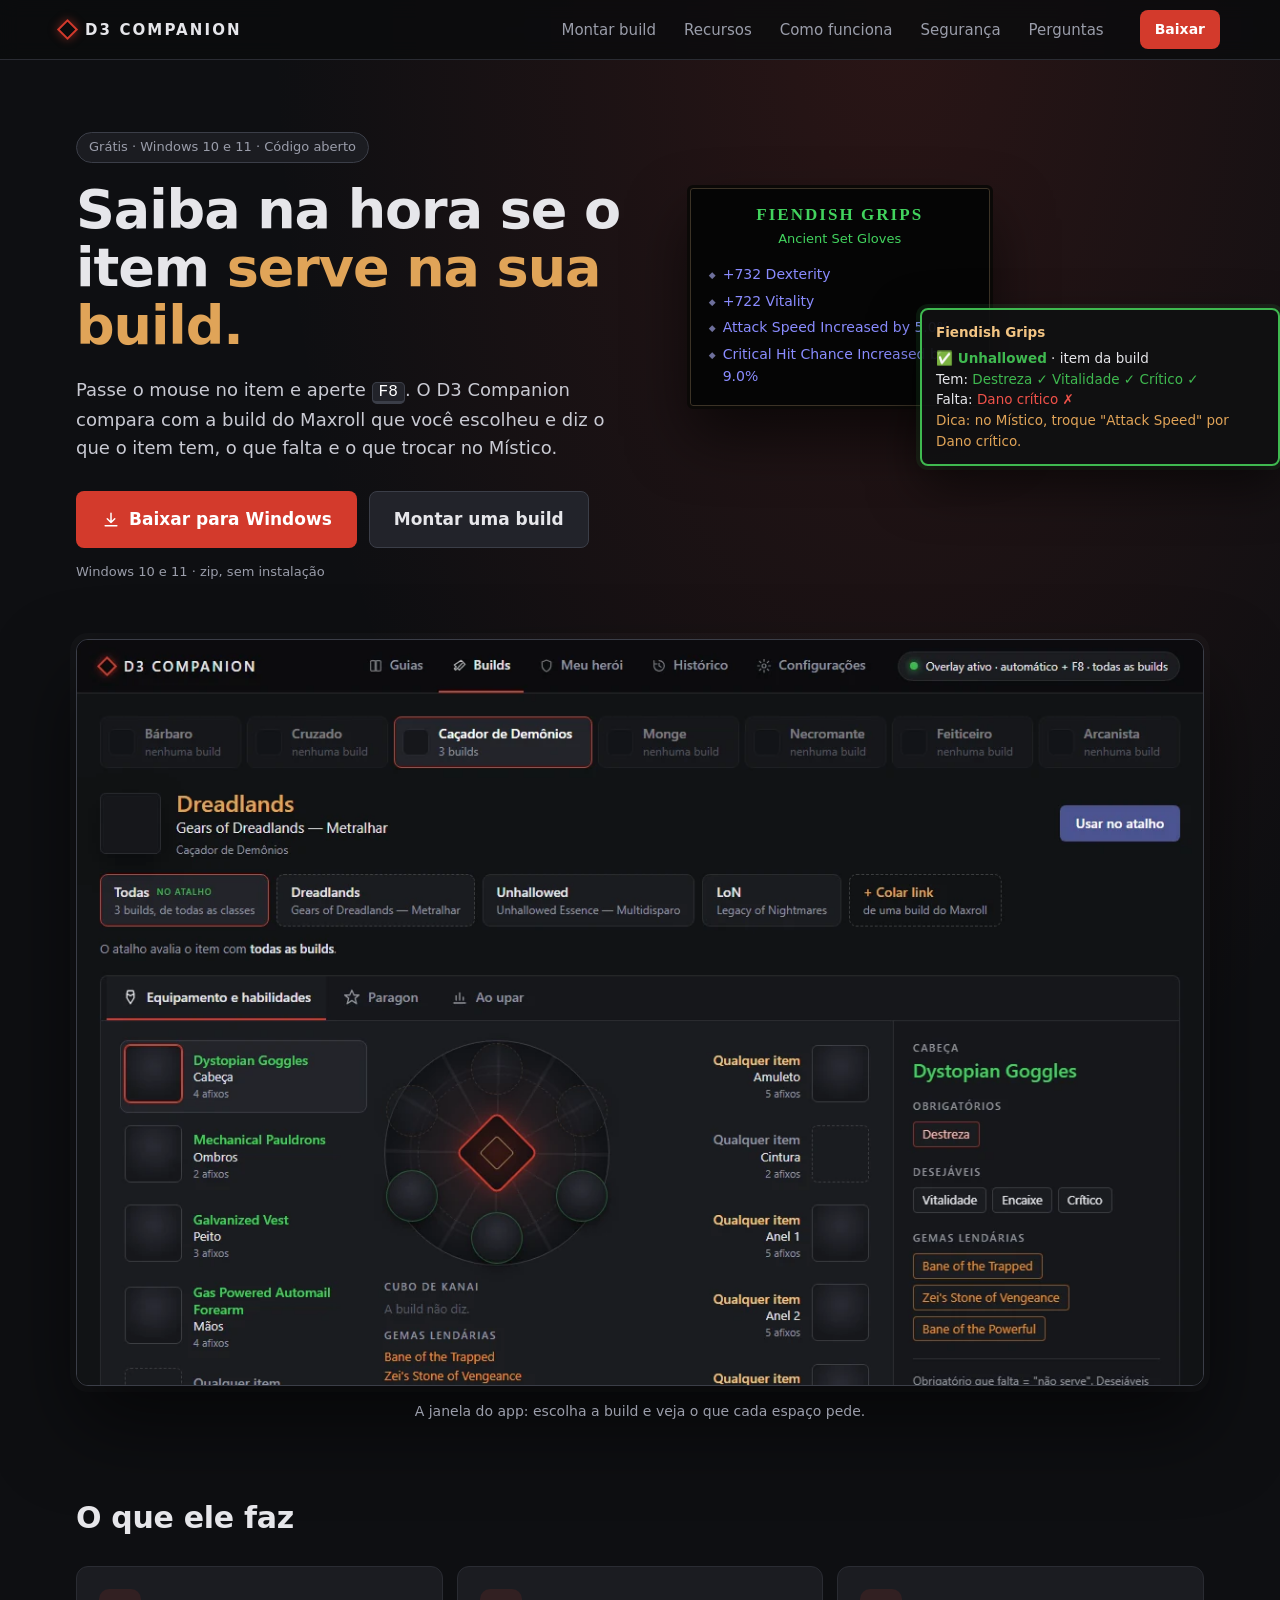
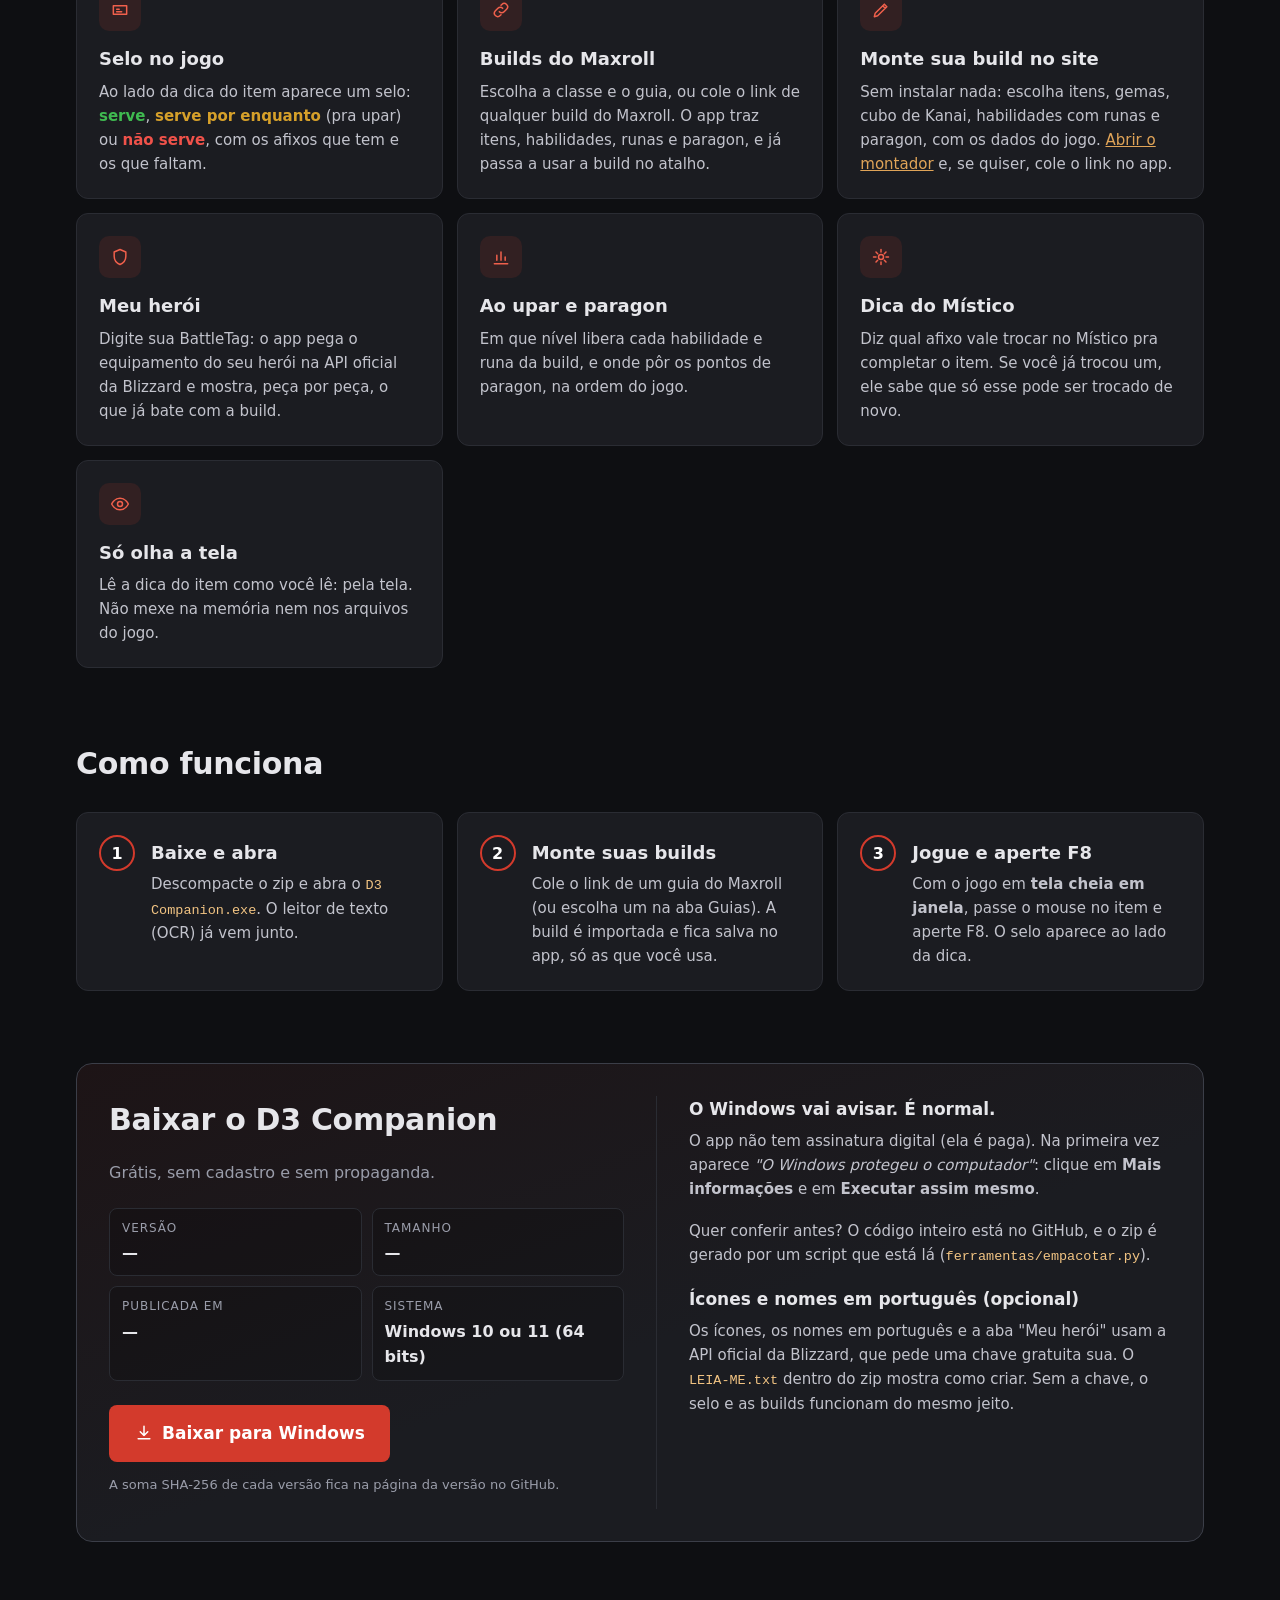
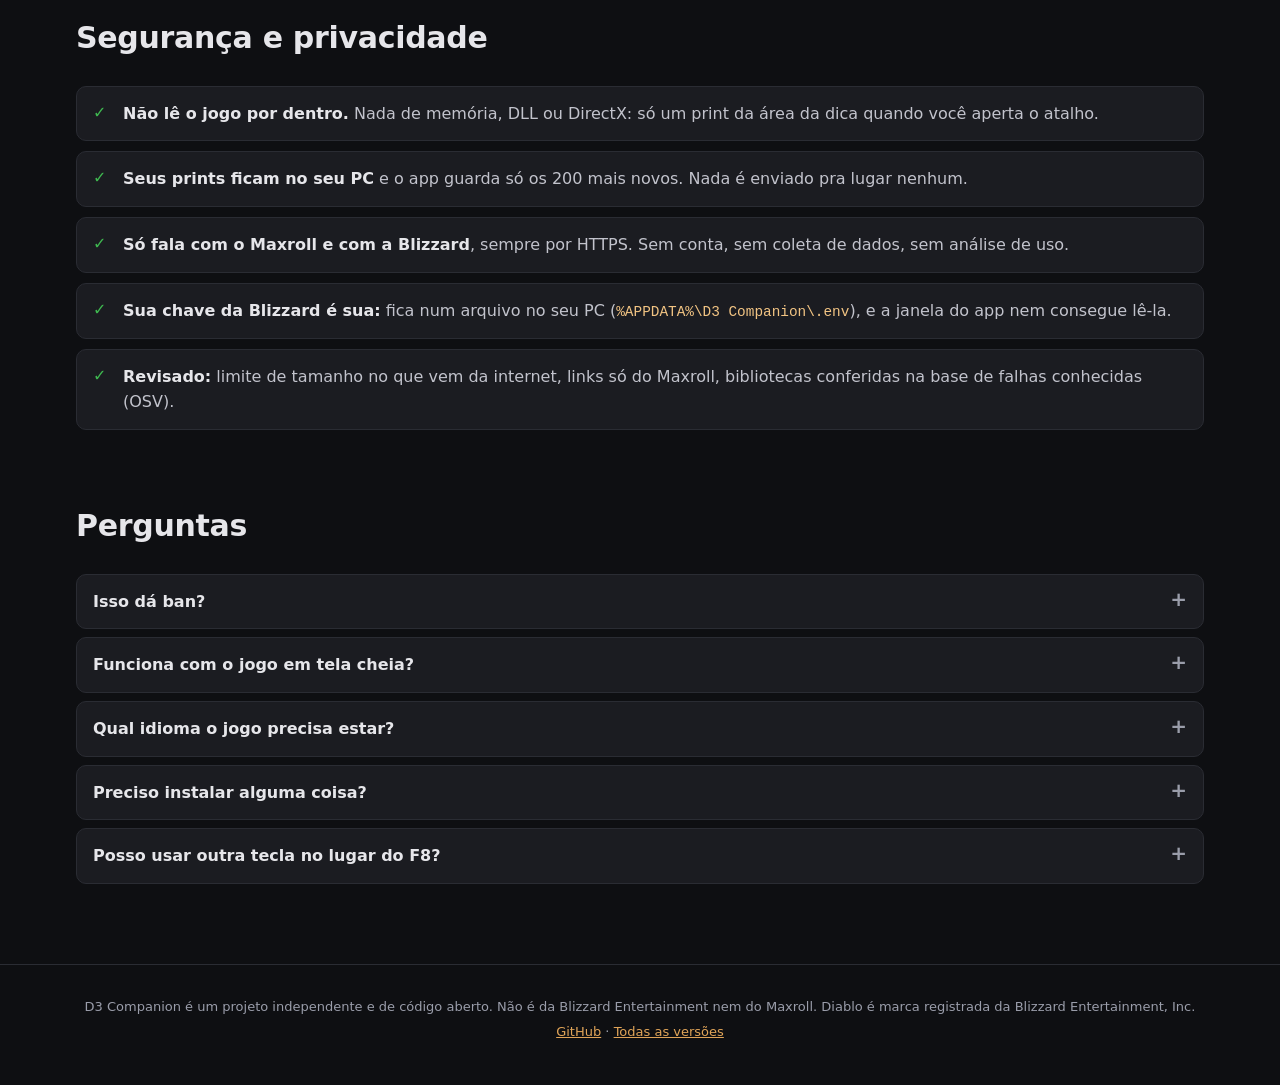
==== docs/index.html @ 307f1256 "Site: montador de builds igual ao app, com dados do jogo - docs/montar.html: mesma tela do app (bone" ====
<!doctype html>
<html lang="pt-BR">
<head>
  <meta charset="utf-8">
  <meta name="viewport" content="width=device-width, initial-scale=1">
  <meta http-equiv="Content-Security-Policy"
        content="default-src 'self'; script-src 'self'; style-src 'self'; img-src 'self'; connect-src https://api.github.com; object-src 'none'; base-uri 'none'; form-action 'none'">
  <meta name="referrer" content="no-referrer">
  <title>D3 Companion — saiba na hora se o item serve na sua build</title>
  <meta name="description" content="Ajudante grátis para Diablo III: passe o mouse no item, aperte F8 e veja se ele serve na build do Maxroll que você escolheu, o que tem e o que falta.">
  <meta property="og:title" content="D3 Companion">
  <meta property="og:description" content="Passe o mouse no item, aperte F8: o app diz se serve na sua build, o que tem e o que falta.">
  <meta property="og:image" content="img/janela.webp">
  <link rel="icon" href="favicon.svg" type="image/svg+xml">
  <link rel="stylesheet" href="site.css">
</head>
<body>
  <header class="topo">
    <a class="marca" href="#inicio"><span class="runa" aria-hidden="true"></span>D3 Companion</a>
    <nav class="menu" aria-label="Seções">
      <a href="montar.html">Montar build</a>
      <a href="#recursos">Recursos</a>
      <a href="#como">Como funciona</a>
      <a href="#seguranca">Segurança</a>
      <a href="#perguntas">Perguntas</a>
    </nav>
    <a class="botao botao-pequeno" href="#baixar">Baixar</a>
  </header>

  <main id="inicio">
    <!-- HERÓI -->
    <section class="heroi">
      <div class="heroi-texto">
        <p class="selo-topo">Grátis · Windows 10 e 11 · Código aberto</p>
        <h1>Saiba na hora se o item <span>serve na sua build.</span></h1>
        <p class="sub">Passe o mouse no item e aperte <kbd>F8</kbd>. O D3 Companion compara com a build do Maxroll que você escolheu
          e diz o que o item tem, o que falta e o que trocar no Místico.</p>
        <div class="acoes">
          <a class="botao botao-grande js-baixar" href="https://github.com/Ruthraaz/d3-companion/releases/latest">
            <svg viewBox="0 0 24 24" aria-hidden="true"><path d="M12 4v11m0 0l-4.5-4.5M12 15l4.5-4.5M5 19h14"/></svg>
            <span class="js-rotulo">Baixar para Windows</span>
          </a>
          <a class="botao botao-leve botao-grande" href="montar.html">Montar uma build</a>
        </div>
        <p class="detalhe-baixar js-detalhe">Carregando a versão…</p>
      </div>

      <!-- Desenho do selo (só CSS, sem arte do jogo). -->
      <div class="demo" aria-label="Exemplo do selo ao lado da dica do item">
        <div class="dica">
          <p class="dica-nome">Fiendish Grips</p>
          <p class="dica-tipo">Ancient Set Gloves</p>
          <ul>
            <li>+732 Dexterity</li>
            <li>+722 Vitality</li>
            <li>Attack Speed Increased by 5.0%</li>
            <li>Critical Hit Chance Increased by 9.0%</li>
          </ul>
        </div>
        <div class="selo">
          <p class="selo-titulo">Fiendish Grips</p>
          <p class="selo-linha"><b class="ok">✅ Unhallowed</b> · item da build</p>
          <p class="selo-linha">Tem: <span class="ok">Destreza ✓ Vitalidade ✓ Crítico ✓</span></p>
          <p class="selo-linha">Falta: <span class="falta">Dano crítico ✗</span></p>
          <p class="selo-linha dica-mistico">Dica: no Místico, troque "Attack Speed" por Dano crítico.</p>
        </div>
      </div>
    </section>

    <!-- PRINT DA JANELA -->
    <section class="vitrine">
      <figure>
        <img src="img/janela.webp" width="1180" height="780" loading="lazy"
             alt="Janela do D3 Companion: a build Dreadlands com os itens de cada espaço, o cubo de Kanai e as gemas">
        <figcaption>A janela do app: escolha a build e veja o que cada espaço pede.</figcaption>
      </figure>
    </section>

    <!-- RECURSOS -->
    <section class="secao" id="recursos">
      <h2>O que ele faz</h2>
      <div class="cartoes">
        <article class="cartao">
          <span class="cartao-icone"><svg viewBox="0 0 24 24"><path d="M4 7h16v10H4zM8 11h3M8 14h6"/></svg></span>
          <h3>Selo no jogo</h3>
          <p>Ao lado da dica do item aparece um selo: <b class="ok">serve</b>, <b class="parcial">serve por enquanto</b>
            (pra upar) ou <b class="falta">não serve</b>, com os afixos que tem e os que faltam.</p>
        </article>
        <article class="cartao">
          <span class="cartao-icone"><svg viewBox="0 0 24 24"><path d="M10 14a4 4 0 0 0 5.7 0l3-3a4 4 0 0 0-5.7-5.7l-1 1M14 10a4 4 0 0 0-5.7 0l-3 3a4 4 0 0 0 5.7 5.7l1-1"/></svg></span>
          <h3>Builds do Maxroll</h3>
          <p>Escolha a classe e o guia, ou cole o link de qualquer build do Maxroll. O app traz itens, habilidades,
            runas e paragon, e já passa a usar a build no atalho.</p>
        </article>
        <article class="cartao">
          <span class="cartao-icone"><svg viewBox="0 0 24 24"><path d="M4 20l4-1 11-11-3-3L5 16zM14 7l3 3"/></svg></span>
          <h3>Monte sua build no site</h3>
          <p>Sem instalar nada: escolha itens, gemas, cubo de Kanai, habilidades com runas e paragon, com os dados do jogo.
            <a href="montar.html">Abrir o montador</a> e, se quiser, cole o link no app.</p>
        </article>
        <article class="cartao">
          <span class="cartao-icone"><svg viewBox="0 0 24 24"><path d="M12 3l7 3v5c0 4.5-3 8.2-7 10-4-1.8-7-5.5-7-10V6z"/></svg></span>
          <h3>Meu herói</h3>
          <p>Digite sua BattleTag: o app pega o equipamento do seu herói na API oficial da Blizzard e mostra,
            peça por peça, o que já bate com a build.</p>
        </article>
        <article class="cartao">
          <span class="cartao-icone"><svg viewBox="0 0 24 24"><path d="M4 20h16M7 16V10M12 16V6M17 16v-4"/></svg></span>
          <h3>Ao upar e paragon</h3>
          <p>Em que nível libera cada habilidade e runa da build, e onde pôr os pontos de paragon, na ordem do jogo.</p>
        </article>
        <article class="cartao">
          <span class="cartao-icone"><svg viewBox="0 0 24 24"><path d="M12 3v3M12 18v3M3 12h3M18 12h3M6 6l2 2M16 16l2 2M6 18l2-2M16 8l2-2M12 9a3 3 0 1 0 0 6 3 3 0 0 0 0-6z"/></svg></span>
          <h3>Dica do Místico</h3>
          <p>Diz qual afixo vale trocar no Místico pra completar o item. Se você já trocou um, ele sabe que só esse
            pode ser trocado de novo.</p>
        </article>
        <article class="cartao">
          <span class="cartao-icone"><svg viewBox="0 0 24 24"><path d="M2 12s3.5-7 10-7 10 7 10 7-3.5 7-10 7S2 12 2 12zM12 9a3 3 0 1 0 0 6 3 3 0 0 0 0-6z"/></svg></span>
          <h3>Só olha a tela</h3>
          <p>Lê a dica do item como você lê: pela tela. Não mexe na memória nem nos arquivos do jogo.</p>
        </article>
      </div>
    </section>

    <!-- COMO FUNCIONA -->
    <section class="secao" id="como">
      <h2>Como funciona</h2>
      <ol class="passos">
        <li><span class="passo-num">1</span><div><h3>Baixe e abra</h3><p>Descompacte o zip e abra o <code>D3 Companion.exe</code>. O leitor de texto (OCR) já vem junto.</p></div></li>
        <li><span class="passo-num">2</span><div><h3>Monte suas builds</h3><p>Cole o link de um guia do Maxroll (ou escolha um na aba Guias). A build é importada e fica salva no app, só as que você usa.</p></div></li>
        <li><span class="passo-num">3</span><div><h3>Jogue e aperte F8</h3><p>Com o jogo em <b>tela cheia em janela</b>, passe o mouse no item e aperte F8. O selo aparece ao lado da dica.</p></div></li>
      </ol>
    </section>

    <!-- BAIXAR -->
    <section class="secao" id="baixar">
      <div class="baixar">
        <div>
          <h2>Baixar o D3 Companion</h2>
          <p class="mudo">Grátis, sem cadastro e sem propaganda.</p>
          <dl class="ficha">
            <div><dt>Versão</dt><dd class="js-versao">—</dd></div>
            <div><dt>Tamanho</dt><dd class="js-tamanho">—</dd></div>
            <div><dt>Publicada em</dt><dd class="js-data">—</dd></div>
            <div><dt>Sistema</dt><dd>Windows 10 ou 11 (64 bits)</dd></div>
          </dl>
          <a class="botao botao-grande js-baixar" href="https://github.com/Ruthraaz/d3-companion/releases/latest">
            <svg viewBox="0 0 24 24" aria-hidden="true"><path d="M12 4v11m0 0l-4.5-4.5M12 15l4.5-4.5M5 19h14"/></svg>
            <span class="js-rotulo">Baixar para Windows</span>
          </a>
          <p class="nota js-soma">A soma SHA-256 de cada versão fica na página da versão no GitHub.</p>
        </div>
        <div class="aviso-windows">
          <h3>O Windows vai avisar. É normal.</h3>
          <p>O app não tem assinatura digital (ela é paga). Na primeira vez aparece <i>"O Windows protegeu o computador"</i>:
            clique em <b>Mais informações</b> e em <b>Executar assim mesmo</b>.</p>
          <p>Quer conferir antes? O código inteiro está no GitHub, e o zip é gerado por um script que está lá
            (<code>ferramentas/empacotar.py</code>).</p>
          <h3>Ícones e nomes em português (opcional)</h3>
          <p>Os ícones, os nomes em português e a aba "Meu herói" usam a API oficial da Blizzard, que pede uma chave
            gratuita sua. O <code>LEIA-ME.txt</code> dentro do zip mostra como criar. Sem a chave, o selo e as builds funcionam do mesmo jeito.</p>
        </div>
      </div>
    </section>

    <!-- SEGURANÇA -->
    <section class="secao" id="seguranca">
      <h2>Segurança e privacidade</h2>
      <ul class="lista-seguranca">
        <li><b>Não lê o jogo por dentro.</b> Nada de memória, DLL ou DirectX: só um print da área da dica quando você aperta o atalho.</li>
        <li><b>Seus prints ficam no seu PC</b> e o app guarda só os 200 mais novos. Nada é enviado pra lugar nenhum.</li>
        <li><b>Só fala com o Maxroll e com a Blizzard</b>, sempre por HTTPS. Sem conta, sem coleta de dados, sem análise de uso.</li>
        <li><b>Sua chave da Blizzard é sua:</b> fica num arquivo no seu PC (<code>%APPDATA%\D3 Companion\.env</code>), e a janela do app nem consegue lê-la.</li>
        <li><b>Revisado:</b> limite de tamanho no que vem da internet, links só do Maxroll, bibliotecas conferidas na base de falhas conhecidas (OSV).</li>
      </ul>
    </section>

    <!-- PERGUNTAS -->
    <section class="secao" id="perguntas">
      <h2>Perguntas</h2>
      <div class="perguntas">
        <details><summary>Isso dá ban?</summary>
          <p>O app só olha a tela, como uma gravação de vídeo, e não toca no jogo. Mesmo assim, ele não é da Blizzard:
            use por sua conta.</p></details>
        <details><summary>Funciona com o jogo em tela cheia?</summary>
          <p>Use <b>tela cheia em janela</b> (Windowed Fullscreen) nas opções de vídeo do Diablo III. Em tela cheia exclusiva
            o Windows não deixa outro programa desenhar por cima.</p></details>
        <details><summary>Qual idioma o jogo precisa estar?</summary>
          <p>Inglês: as builds do Maxroll e a leitura da dica usam os nomes em inglês. A janela do app é em português.</p></details>
        <details><summary>Preciso instalar alguma coisa?</summary>
          <p>Não. Descompacte e abra. Seus dados ficam em <code>%APPDATA%\D3 Companion</code>, então trocar de versão não apaga nada.</p></details>
        <details><summary>Posso usar outra tecla no lugar do F8?</summary>
          <p>Pode: em Configurações, ex.: <code>Ctrl+F8</code> ou <code>Alt+Q</code>. Se outro programa já usa a tecla, o app avisa quais estão livres.</p></details>
      </div>
    </section>
  </main>

  <footer class="rodape">
    <p>D3 Companion é um projeto independente e de código aberto. Não é da Blizzard Entertainment nem do Maxroll.
      Diablo é marca registrada da Blizzard Entertainment, Inc.</p>
    <p><a href="https://github.com/Ruthraaz/d3-companion">GitHub</a> · <a href="https://github.com/Ruthraaz/d3-companion/releases">Todas as versões</a></p>
  </footer>

  <script src="site.js"></script>
</body>
</html>
---- docs/site.css ----
/* Site do D3 Companion: o mesmo visual da janela do app (grafite, vermelho,
   cores de raridade). Só fontes do sistema; nenhuma arte da Blizzard. */

:root {
  --fundo: #0e0f12;
  --fundo-2: #15161a;
  --painel: #1b1c21;
  --painel-2: #22232a;
  --borda: #2a2c33;
  --borda-forte: #3b3e48;
  --texto: #e6e6ea;
  --mudo: #9a9daa;
  --acento: #d33a2c;
  --acento-claro: #f0604c;
  --ouro: #e0a458;
  --ouro-claro: #f2c483;
  --primario: #4b5390;
  --primario-claro: #5d66ad;
  --set: #42d35e;
  --ok: #3fb950;
  --falta: #f0524a;
  --parcial: #d6a02a;
  --magico: #8a8cff;
  --sans: "Segoe UI", system-ui, -apple-system, Roboto, sans-serif;
  --serifa: "Palatino Linotype", "Book Antiqua", Palatino, Georgia, serif;
}

* { box-sizing: border-box; }
html { scroll-behavior: smooth; scroll-padding-top: 72px; }
body {
  margin: 0;
  background:
    radial-gradient(ellipse 70% 40% at 70% 0%, rgba(211, 58, 44, .14), transparent 70%),
    var(--fundo);
  color: var(--texto);
  font: 16px/1.6 var(--sans);
}
a { color: var(--ouro); }
a:hover { color: var(--ouro-claro); }
code, kbd { font-family: Consolas, monospace; font-size: .9em; }
code { color: var(--ouro-claro); }
kbd {
  border: 1px solid var(--borda-forte);
  border-bottom-width: 3px;
  border-radius: 5px;
  padding: 0 6px;
  background: var(--painel-2);
  color: #fff;
}
svg { width: 20px; height: 20px; fill: none; stroke: currentColor; stroke-width: 1.8; stroke-linecap: round; stroke-linejoin: round; flex-shrink: 0; }
:focus-visible { outline: 2px solid var(--acento-claro); outline-offset: 3px; }
.ok { color: var(--ok); }
.falta { color: var(--falta); }
.parcial { color: var(--parcial); }
.mudo { color: var(--mudo); }
.nota { color: var(--mudo); font-size: 13px; }

/* ------------------------------------------------------------ topo */
.topo {
  position: sticky; top: 0; z-index: 10;
  display: flex; align-items: center; gap: 24px;
  height: 60px;
  padding: 0 max(16px, calc((100% - 1160px) / 2));
  background: rgba(11, 12, 14, .85);
  backdrop-filter: blur(10px);
  border-bottom: 1px solid var(--borda);
}
.marca {
  display: flex; align-items: center; gap: 10px;
  color: var(--texto); text-decoration: none;
  font-weight: 600; letter-spacing: .14em; text-transform: uppercase; font-size: 15px;
}
.marca:hover { color: #fff; }
.runa {
  width: 15px; height: 15px;
  border: 2px solid var(--acento);
  transform: rotate(45deg);
  box-shadow: 0 0 10px rgba(211, 58, 44, .55);
}
.menu { display: flex; gap: 4px; margin-left: auto; }
.menu a { color: var(--mudo); text-decoration: none; padding: 8px 12px; border-radius: 6px; font-size: 15px; }
.menu a:hover { color: var(--texto); background: var(--painel); }

/* ------------------------------------------------------------ botões */
.botao {
  display: inline-flex; align-items: center; justify-content: center; gap: 8px;
  background: var(--acento);
  color: #fff;
  text-decoration: none;
  font-weight: 600;
  border: 1px solid transparent;
  border-radius: 8px;
  padding: 10px 18px;
  transition: background .15s, transform .15s, box-shadow .15s;
}
.botao:hover { background: var(--acento-claro); color: #fff; transform: translateY(-1px); box-shadow: 0 8px 24px rgba(211, 58, 44, .3); }
.botao-leve { background: var(--painel-2); border-color: var(--borda-forte); color: var(--texto); }
.botao-leve:hover { background: var(--painel); color: #fff; box-shadow: none; }
.botao-pequeno { padding: 7px 14px; font-size: 14px; }
.botao-grande { padding: 14px 24px; font-size: 17px; }
.botao.baixando { background: var(--ok); }

/* ------------------------------------------------------------ herói */
main { max-width: 1160px; margin: 0 auto; padding: 0 16px; }
.heroi {
  display: grid; grid-template-columns: 1.1fr 1fr; gap: 48px; align-items: center;
  padding: 72px 0 56px;
}
.selo-topo {
  display: inline-block;
  margin: 0 0 18px;
  padding: 4px 12px;
  border: 1px solid var(--borda-forte);
  border-radius: 999px;
  font-size: 13px;
  color: var(--mudo);
  background: var(--painel);
}
h1 { margin: 0; font-size: clamp(34px, 5vw, 54px); line-height: 1.08; letter-spacing: -.02em; }
h1 span { color: var(--ouro); }
.sub { font-size: 18px; color: #c9cad3; margin: 20px 0 28px; max-width: 560px; }
.acoes { display: flex; flex-wrap: wrap; gap: 12px; }
.detalhe-baixar { margin: 14px 0 0; font-size: 13px; color: var(--mudo); min-height: 1.6em; }

/* Selo desenhado em CSS, imitando a ideia do overlay ao lado da dica. */
.demo { position: relative; min-height: 340px; }
.dica {
  width: 300px;
  background: #050505;
  border: 1px solid #3c3326;
  outline: 3px solid #0b0907;
  border-radius: 3px;
  padding: 16px 18px;
  box-shadow: 0 30px 60px rgba(0, 0, 0, .6);
  font-size: 14px;
}
.dica-nome { margin: 0; text-align: center; font: 600 17px var(--serifa); letter-spacing: .12em; text-transform: uppercase; color: var(--set); }
.dica-tipo { margin: 4px 0 12px; text-align: center; font-size: 13px; color: var(--set); }
.dica ul { list-style: none; margin: 0; padding: 0; }
.dica li { color: var(--magico); padding: 2px 0 2px 14px; position: relative; }
.dica li::before { content: "◆"; position: absolute; left: 0; font-size: 9px; top: 7px; color: #6d6f9b; }
.selo {
  position: absolute; left: 230px; top: 120px;
  width: min(360px, 100%);
  background: rgba(16, 16, 18, .94);
  border: 2px solid var(--ok);
  border-radius: 8px;
  padding: 12px 14px;
  box-shadow: 0 20px 50px rgba(0, 0, 0, .55), 0 0 0 4px rgba(63, 185, 80, .12);
  font-size: 13.5px;
  animation: aparecer .6s .3s both cubic-bezier(.2, .9, .3, 1.2);
}
@keyframes aparecer { from { opacity: 0; transform: translateY(10px) scale(.96); } }
.selo p { margin: 0; }
.selo-titulo { font-weight: 700; color: var(--ouro-claro); margin-bottom: 4px !important; }
.selo-linha { line-height: 1.55; }
.dica-mistico { color: var(--ouro); }

/* ------------------------------------------------------------ vitrine */
.vitrine figure { margin: 0; }
.vitrine img {
  display: block; width: 100%; height: auto;
  border-radius: 12px;
  border: 1px solid var(--borda-forte);
  box-shadow: 0 40px 80px rgba(0, 0, 0, .55), 0 0 0 6px rgba(255, 255, 255, .02);
}
.vitrine figcaption { text-align: center; color: var(--mudo); font-size: 14px; margin-top: 14px; }

/* ------------------------------------------------------------ seções */
.secao { padding: 72px 0 0; }
.secao h2 { margin: 0 0 24px; font-size: 30px; letter-spacing: -.01em; }
.cartoes { display: grid; grid-template-columns: repeat(3, 1fr); gap: 14px; }
.cartao {
  border: 1px solid var(--borda);
  border-radius: 12px;
  background: var(--painel);
  padding: 22px;
  transition: border-color .15s, transform .15s;
}
.cartao:hover { border-color: var(--borda-forte); transform: translateY(-2px); }
.cartao h3 { margin: 14px 0 6px; font-size: 18px; }
.cartao p { margin: 0; color: #c2c3cc; font-size: 15px; }
.cartao-icone {
  display: inline-grid; place-items: center;
  width: 42px; height: 42px;
  border-radius: 10px;
  background: rgba(211, 58, 44, .12);
  color: var(--acento-claro);
}

.passos { list-style: none; margin: 0; padding: 0; display: grid; grid-template-columns: repeat(3, 1fr); gap: 14px; }
.passos li { display: flex; gap: 16px; border: 1px solid var(--borda); border-radius: 12px; background: var(--painel); padding: 22px; }
.passo-num {
  flex-shrink: 0;
  display: grid; place-items: center;
  width: 36px; height: 36px;
  border-radius: 50%;
  border: 2px solid var(--acento);
  font-weight: 700; color: #fff;
}
.passos h3 { margin: 4px 0 4px; font-size: 18px; }
.passos p { margin: 0; color: #c2c3cc; font-size: 15px; }

.baixar {
  display: grid; grid-template-columns: 1fr 1fr; gap: 32px;
  border: 1px solid var(--borda-forte);
  border-radius: 16px;
  background: linear-gradient(160deg, #1d1416, var(--painel) 55%);
  padding: 32px;
}
.baixar h2 { margin-bottom: 4px; }
.ficha { display: grid; grid-template-columns: 1fr 1fr; gap: 10px; margin: 22px 0 24px; }
.ficha div { border: 1px solid var(--borda); border-radius: 8px; padding: 10px 12px; background: rgba(0, 0, 0, .2); }
.ficha dt { font-size: 12px; text-transform: uppercase; letter-spacing: .08em; color: var(--mudo); }
.ficha dd { margin: 2px 0 0; font-weight: 600; }
.aviso-windows { border-left: 1px solid var(--borda); padding-left: 32px; }
.aviso-windows h3 { margin: 0 0 6px; font-size: 17px; }
.aviso-windows h3 + p { margin-top: 0; }
.aviso-windows p { color: #c2c3cc; font-size: 15px; margin: 0 0 18px; }

.lista-seguranca { list-style: none; margin: 0; padding: 0; display: grid; gap: 10px; }
.lista-seguranca li {
  border: 1px solid var(--borda);
  border-radius: 10px;
  background: var(--painel);
  padding: 14px 16px 14px 46px;
  position: relative;
  color: #c2c3cc;
}
.lista-seguranca li::before {
  content: "✓";
  position: absolute; left: 16px; top: 13px;
  color: var(--ok); font-weight: 700;
}
.lista-seguranca b { color: var(--texto); }

.perguntas { display: grid; gap: 8px; }
.perguntas details { border: 1px solid var(--borda); border-radius: 10px; background: var(--painel); }
.perguntas summary { cursor: pointer; padding: 14px 16px; font-weight: 600; list-style: none; display: flex; justify-content: space-between; }
.perguntas summary::-webkit-details-marker { display: none; }
.perguntas summary::after { content: "+"; color: var(--mudo); font-size: 20px; line-height: 1; }
.perguntas details[open] summary::after { content: "−"; }
.perguntas details p { margin: 0; padding: 0 16px 16px; color: #c2c3cc; }

.rodape {
  margin-top: 80px;
  padding: 28px 16px 40px;
  border-top: 1px solid var(--borda);
  text-align: center;
  color: var(--mudo);
  font-size: 13px;
}
.rodape p { margin: 4px 0; }

/* ------------------------------------------------------------ telas menores */
@media (max-width: 900px) {
  .heroi { grid-template-columns: 1fr; padding-top: 48px; gap: 32px; }
  .demo { min-height: 0; }
  .selo { position: relative; left: auto; top: auto; margin: -40px 0 0 40px; width: calc(100% - 40px); }
  .dica { width: min(300px, 100%); }
  .cartoes, .passos { grid-template-columns: 1fr; }
  .baixar { grid-template-columns: 1fr; padding: 22px; }
  .aviso-windows { border-left: 0; padding-left: 0; border-top: 1px solid var(--borda); padding-top: 22px; }
}
@media (max-width: 640px) {
  .menu { display: none; }
  .topo { justify-content: space-between; }
  .ficha { grid-template-columns: 1fr; }
}
@media (prefers-reduced-motion: reduce) {
  * { transition: none !important; animation: none !important; }
  html { scroll-behavior: auto; }
}
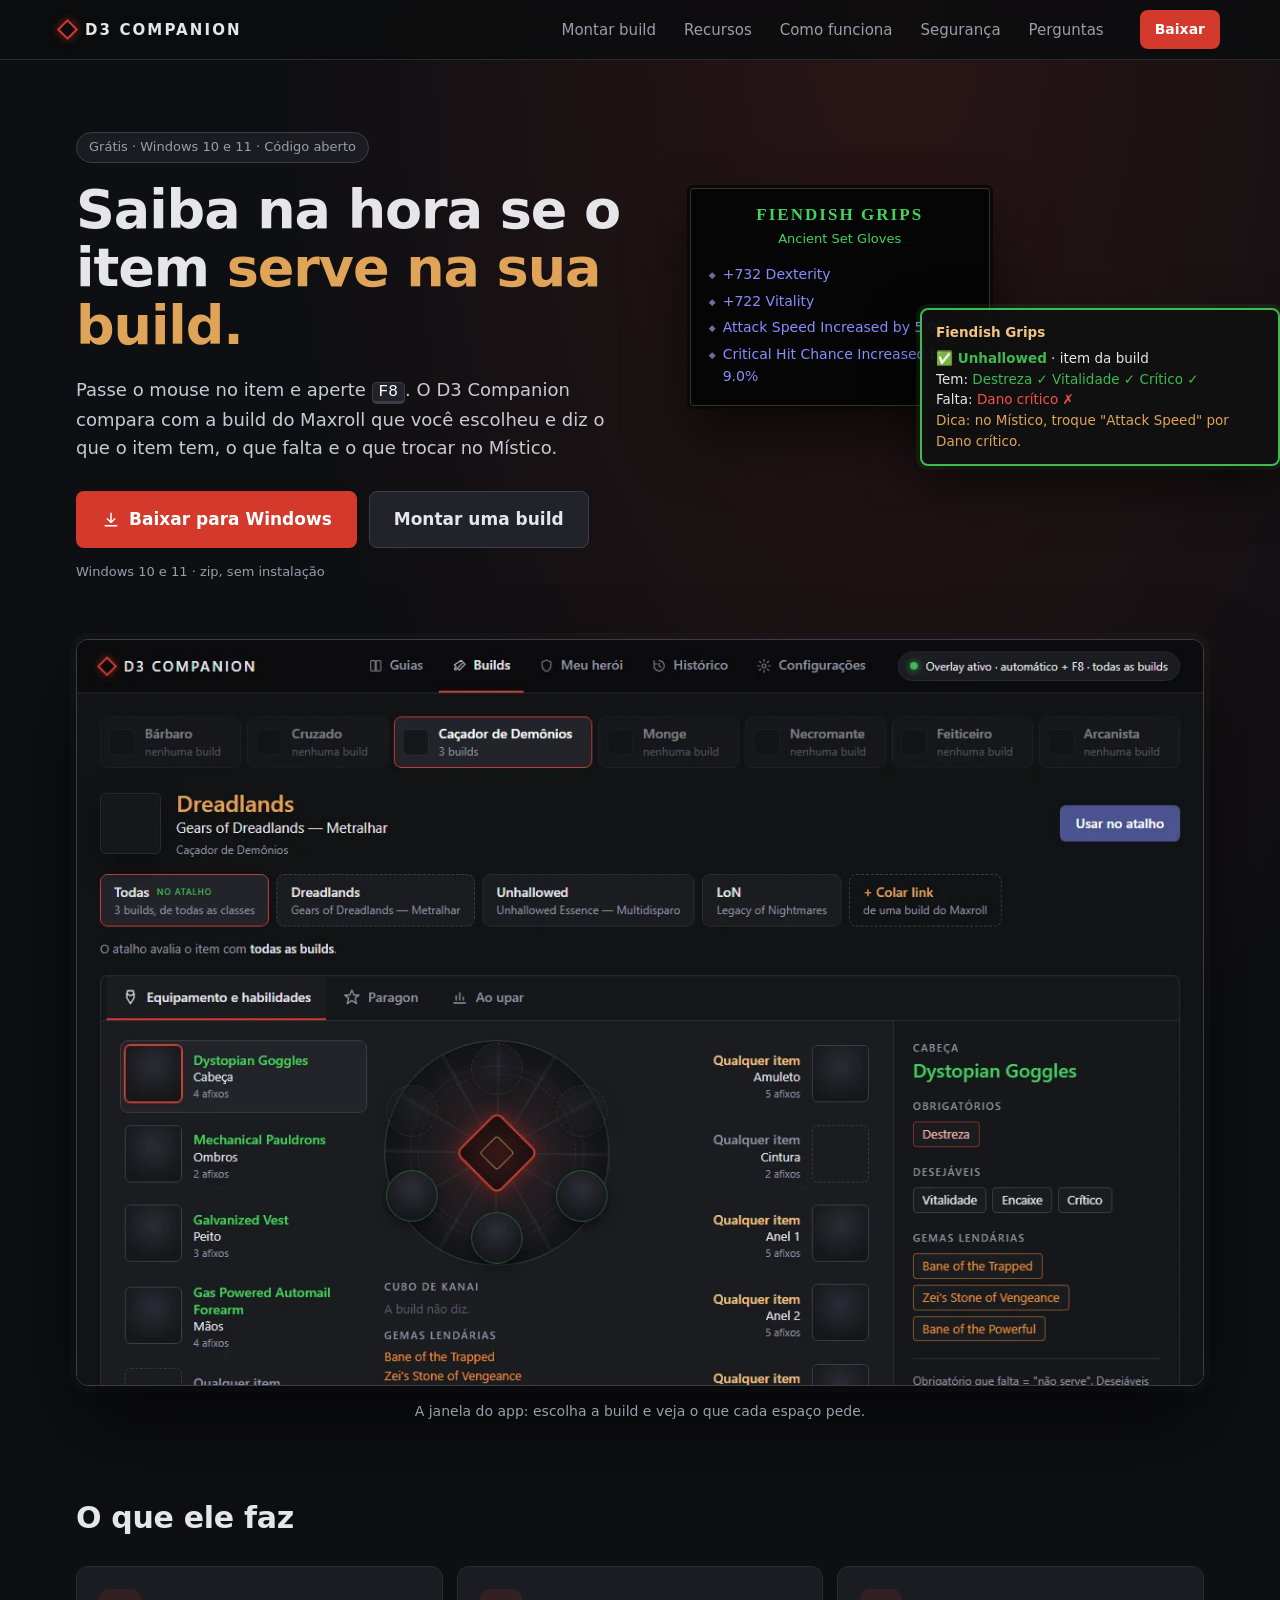
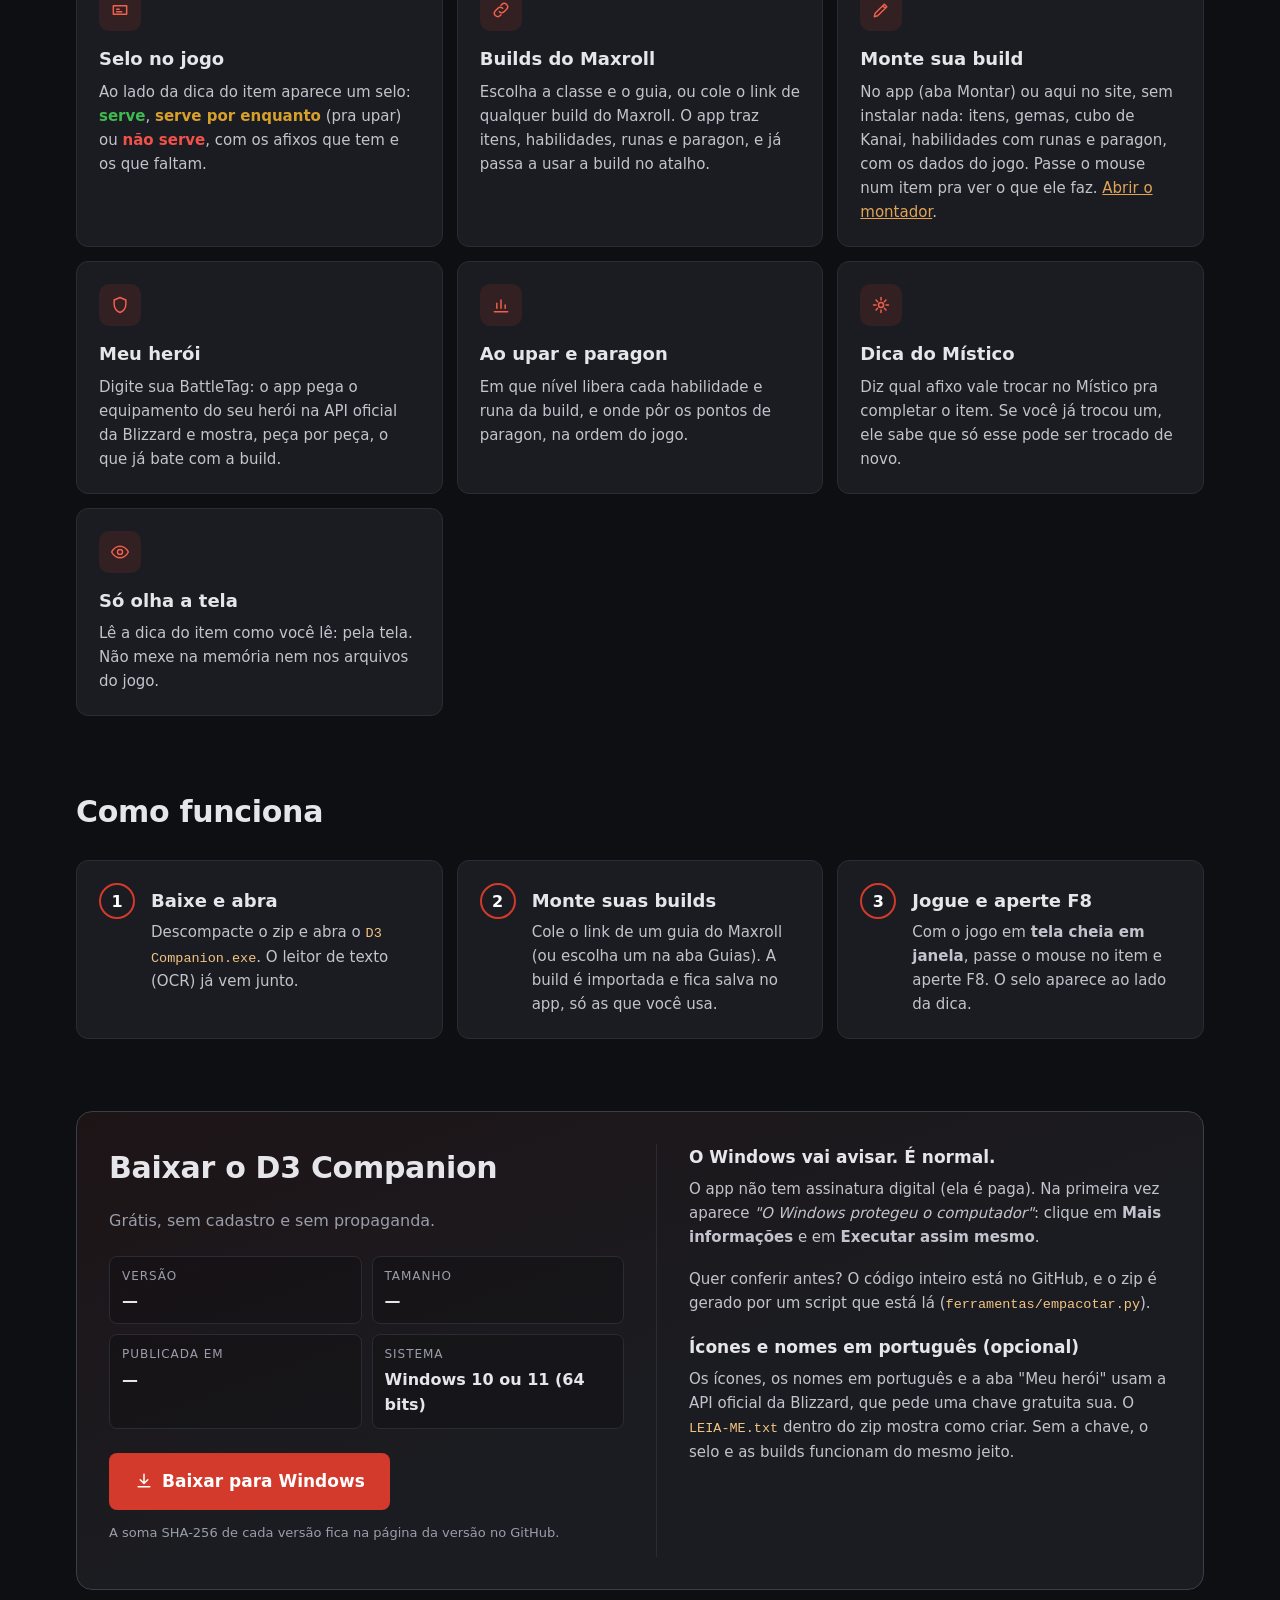
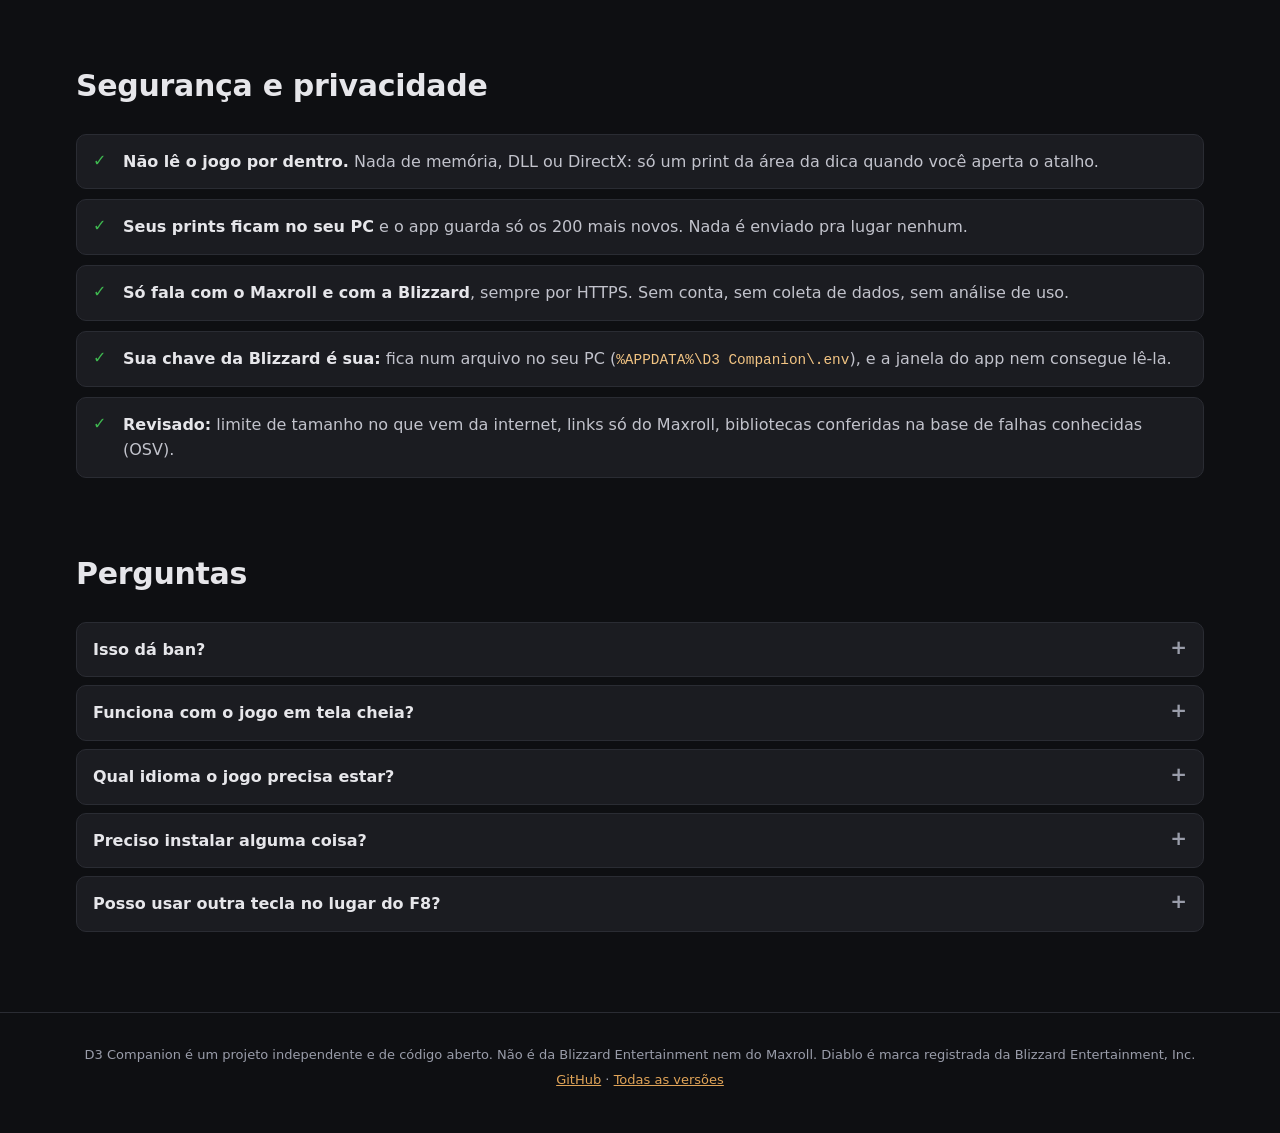
==== commit 0f6529d3: "Montar build no app e dica do item ao passar o mouse - Aba Montar no app: o mesmo montador do site. " ====
--- a/docs/index.html
+++ b/docs/index.html
@@ -94,9 +94,10 @@
         </article>
         <article class="cartao">
           <span class="cartao-icone"><svg viewBox="0 0 24 24"><path d="M4 20l4-1 11-11-3-3L5 16zM14 7l3 3"/></svg></span>
-          <h3>Monte sua build no site</h3>
-          <p>Sem instalar nada: escolha itens, gemas, cubo de Kanai, habilidades com runas e paragon, com os dados do jogo.
-            <a href="montar.html">Abrir o montador</a> e, se quiser, cole o link no app.</p>
+          <h3>Monte sua build</h3>
+          <p>No app (aba Montar) ou aqui no site, sem instalar nada: itens, gemas, cubo de Kanai, habilidades com runas
+            e paragon, com os dados do jogo. Passe o mouse num item pra ver o que ele faz.
+            <a href="montar.html">Abrir o montador</a>.</p>
         </article>
         <article class="cartao">
           <span class="cartao-icone"><svg viewBox="0 0 24 24"><path d="M12 3l7 3v5c0 4.5-3 8.2-7 10-4-1.8-7-5.5-7-10V6z"/></svg></span>
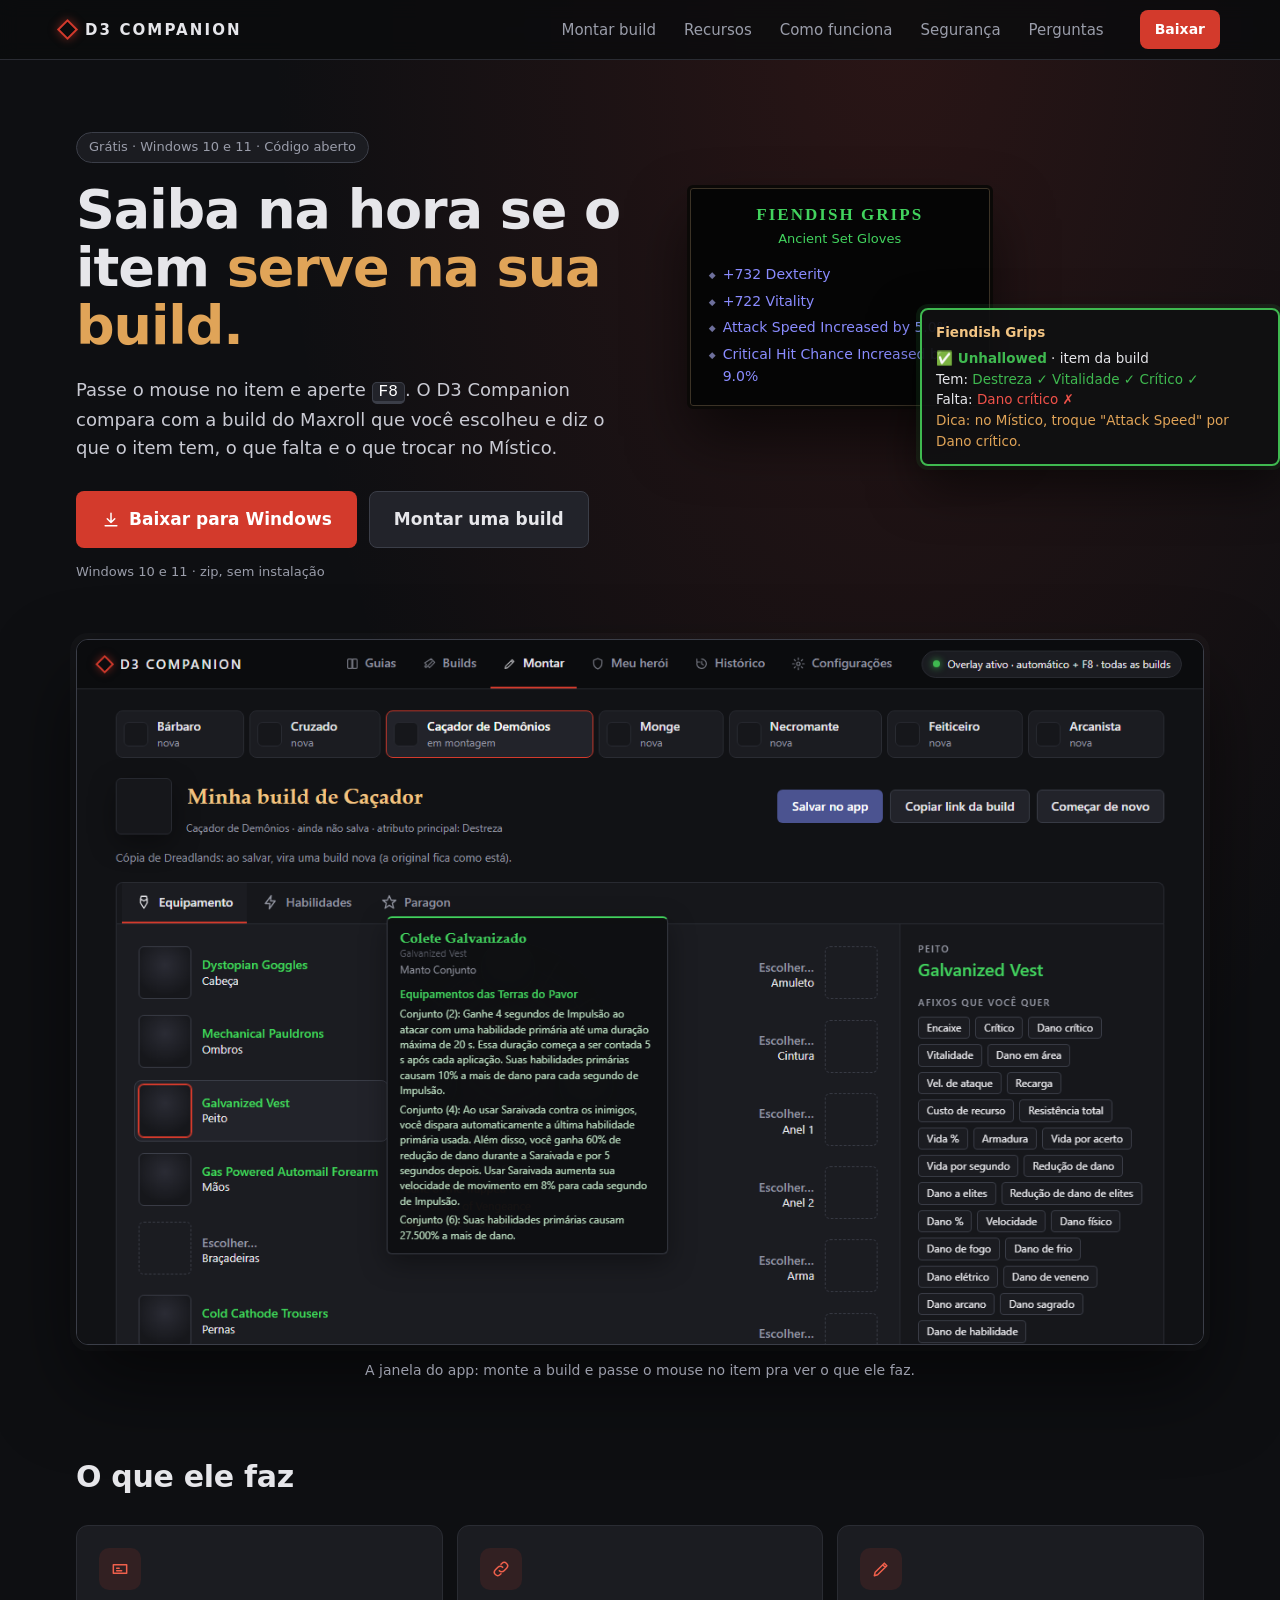
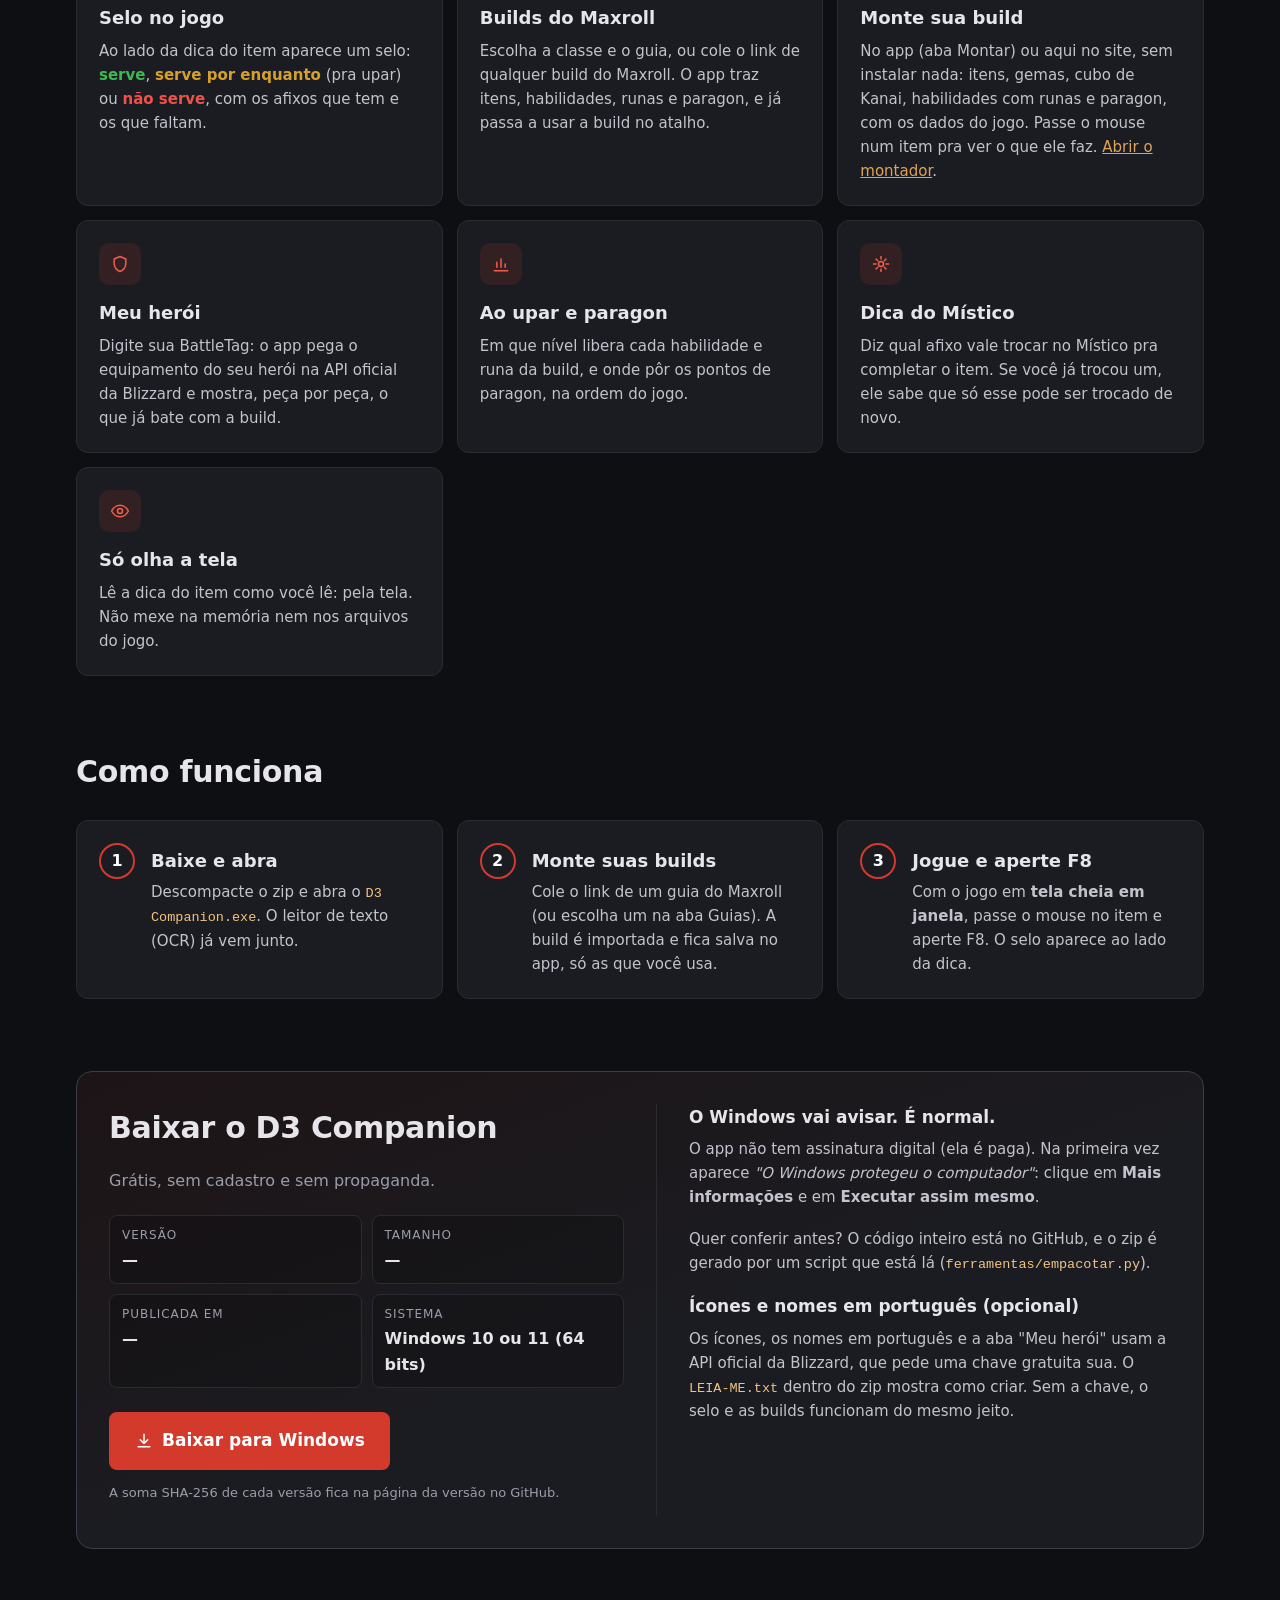
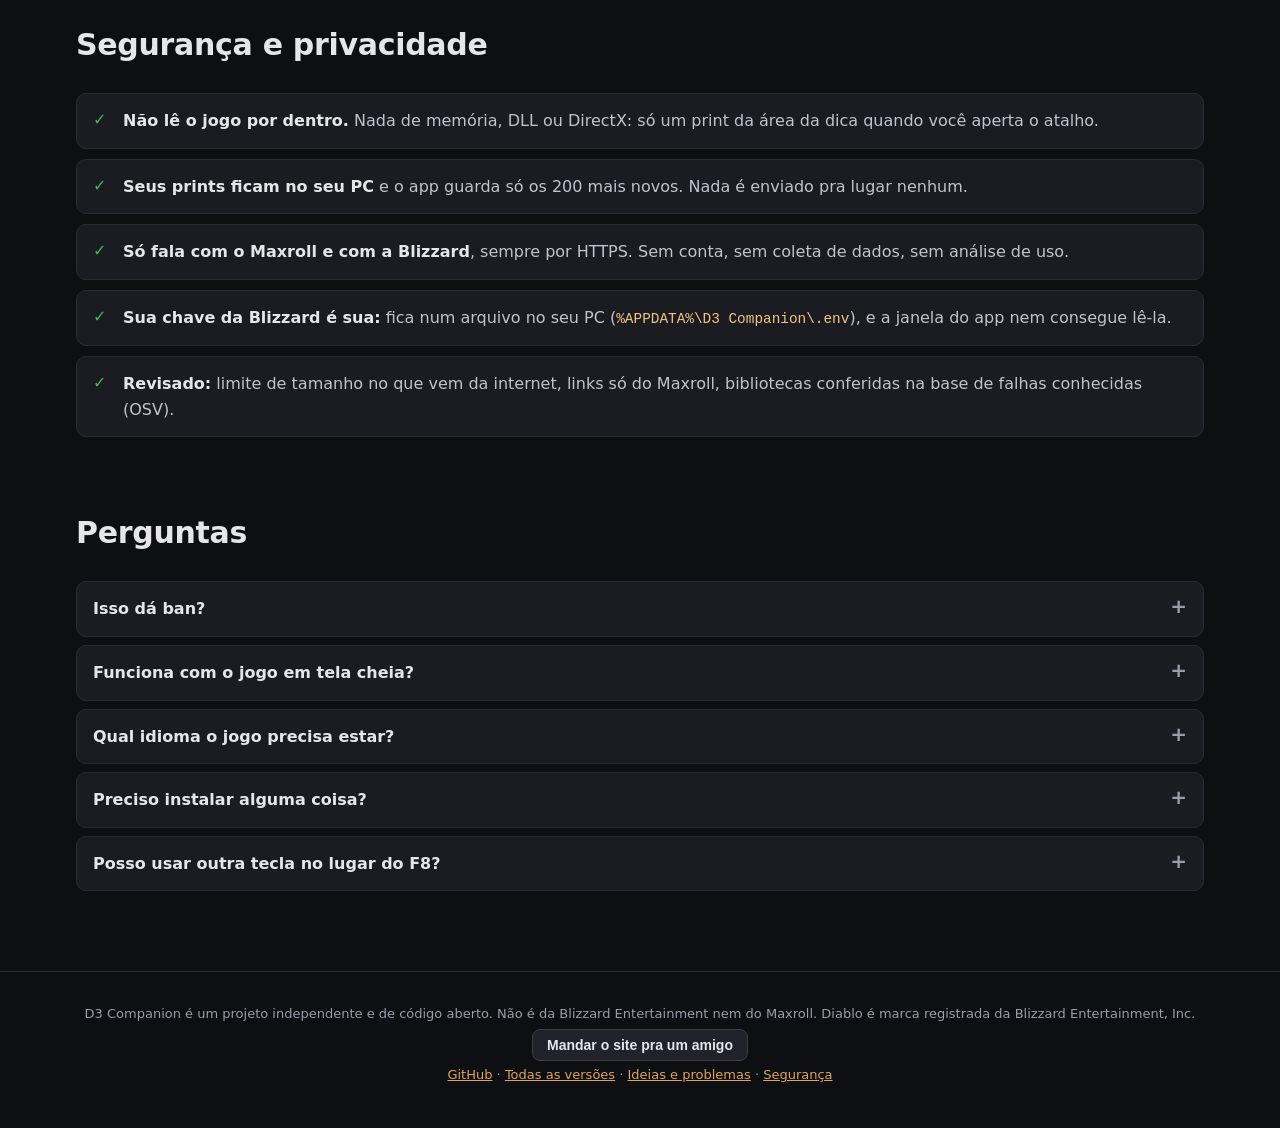
==== commit 672df9af: "Site e app prontos pra divulgar, limpeza e segurança do site Limpeza: - Sai do site o print do jogo " ====
--- a/docs/index.html
+++ b/docs/index.html
@@ -8,9 +8,23 @@
   <meta name="referrer" content="no-referrer">
   <title>D3 Companion — saiba na hora se o item serve na sua build</title>
   <meta name="description" content="Ajudante grátis para Diablo III: passe o mouse no item, aperte F8 e veja se ele serve na build do Maxroll que você escolheu, o que tem e o que falta.">
-  <meta property="og:title" content="D3 Companion">
-  <meta property="og:description" content="Passe o mouse no item, aperte F8: o app diz se serve na sua build, o que tem e o que falta.">
-  <meta property="og:image" content="img/janela.webp">
+  <link rel="canonical" href="https://ruthraaz.github.io/d3-companion/">
+  <!-- Prévia do link (WhatsApp, Discord, redes): imagem própria, sem arte do jogo. -->
+  <meta property="og:type" content="website">
+  <meta property="og:site_name" content="D3 Companion">
+  <meta property="og:locale" content="pt_BR">
+  <meta property="og:title" content="D3 Companion — saiba na hora se o item serve na sua build">
+  <meta property="og:description" content="Ajudante grátis para Diablo III: aperte F8 no item e veja se serve na sua build. Monte builds com os dados do jogo, no app ou no site.">
+  <meta property="og:url" content="https://ruthraaz.github.io/d3-companion/">
+  <meta property="og:image" content="https://ruthraaz.github.io/d3-companion/img/compartilhar.png">
+  <meta property="og:image:width" content="1200">
+  <meta property="og:image:height" content="630">
+  <meta property="og:image:alt" content="D3 Companion: saiba na hora se o item serve na sua build">
+  <meta name="twitter:card" content="summary_large_image">
+  <meta name="twitter:title" content="D3 Companion — saiba na hora se o item serve na sua build">
+  <meta name="twitter:description" content="Ajudante grátis para Diablo III: aperte F8 no item e veja se serve na sua build. Monte builds com os dados do jogo, no app ou no site.">
+  <meta name="twitter:image" content="https://ruthraaz.github.io/d3-companion/img/compartilhar.png">
+  <meta name="theme-color" content="#111215">
   <link rel="icon" href="favicon.svg" type="image/svg+xml">
   <link rel="stylesheet" href="site.css">
 </head>
@@ -70,9 +84,9 @@
     <!-- PRINT DA JANELA -->
     <section class="vitrine">
       <figure>
-        <img src="img/janela.webp" width="1180" height="780" loading="lazy"
-             alt="Janela do D3 Companion: a build Dreadlands com os itens de cada espaço, o cubo de Kanai e as gemas">
-        <figcaption>A janela do app: escolha a build e veja o que cada espaço pede.</figcaption>
+        <img src="img/janela.png" width="1280" height="800" loading="lazy"
+             alt="Janela do D3 Companion na aba Montar: os espaços do boneco, a roda de gemas e a dica de um item de conjunto aberta">
+        <figcaption>A janela do app: monte a build e passe o mouse no item pra ver o que ele faz.</figcaption>
       </figure>
     </section>
 
@@ -200,7 +214,10 @@
   <footer class="rodape">
     <p>D3 Companion é um projeto independente e de código aberto. Não é da Blizzard Entertainment nem do Maxroll.
       Diablo é marca registrada da Blizzard Entertainment, Inc.</p>
-    <p><a href="https://github.com/Ruthraaz/d3-companion">GitHub</a> · <a href="https://github.com/Ruthraaz/d3-companion/releases">Todas as versões</a></p>
+    <p><button type="button" class="botao botao-leve botao-pequeno js-compartilhar">Mandar o site pra um amigo</button></p>
+    <p><a href="https://github.com/Ruthraaz/d3-companion">GitHub</a> · <a href="https://github.com/Ruthraaz/d3-companion/releases">Todas as versões</a>
+      · <a href="https://github.com/Ruthraaz/d3-companion/issues">Ideias e problemas</a>
+      · <a href="https://github.com/Ruthraaz/d3-companion/security/policy">Segurança</a></p>
   </footer>
 
   <script src="site.js"></script>
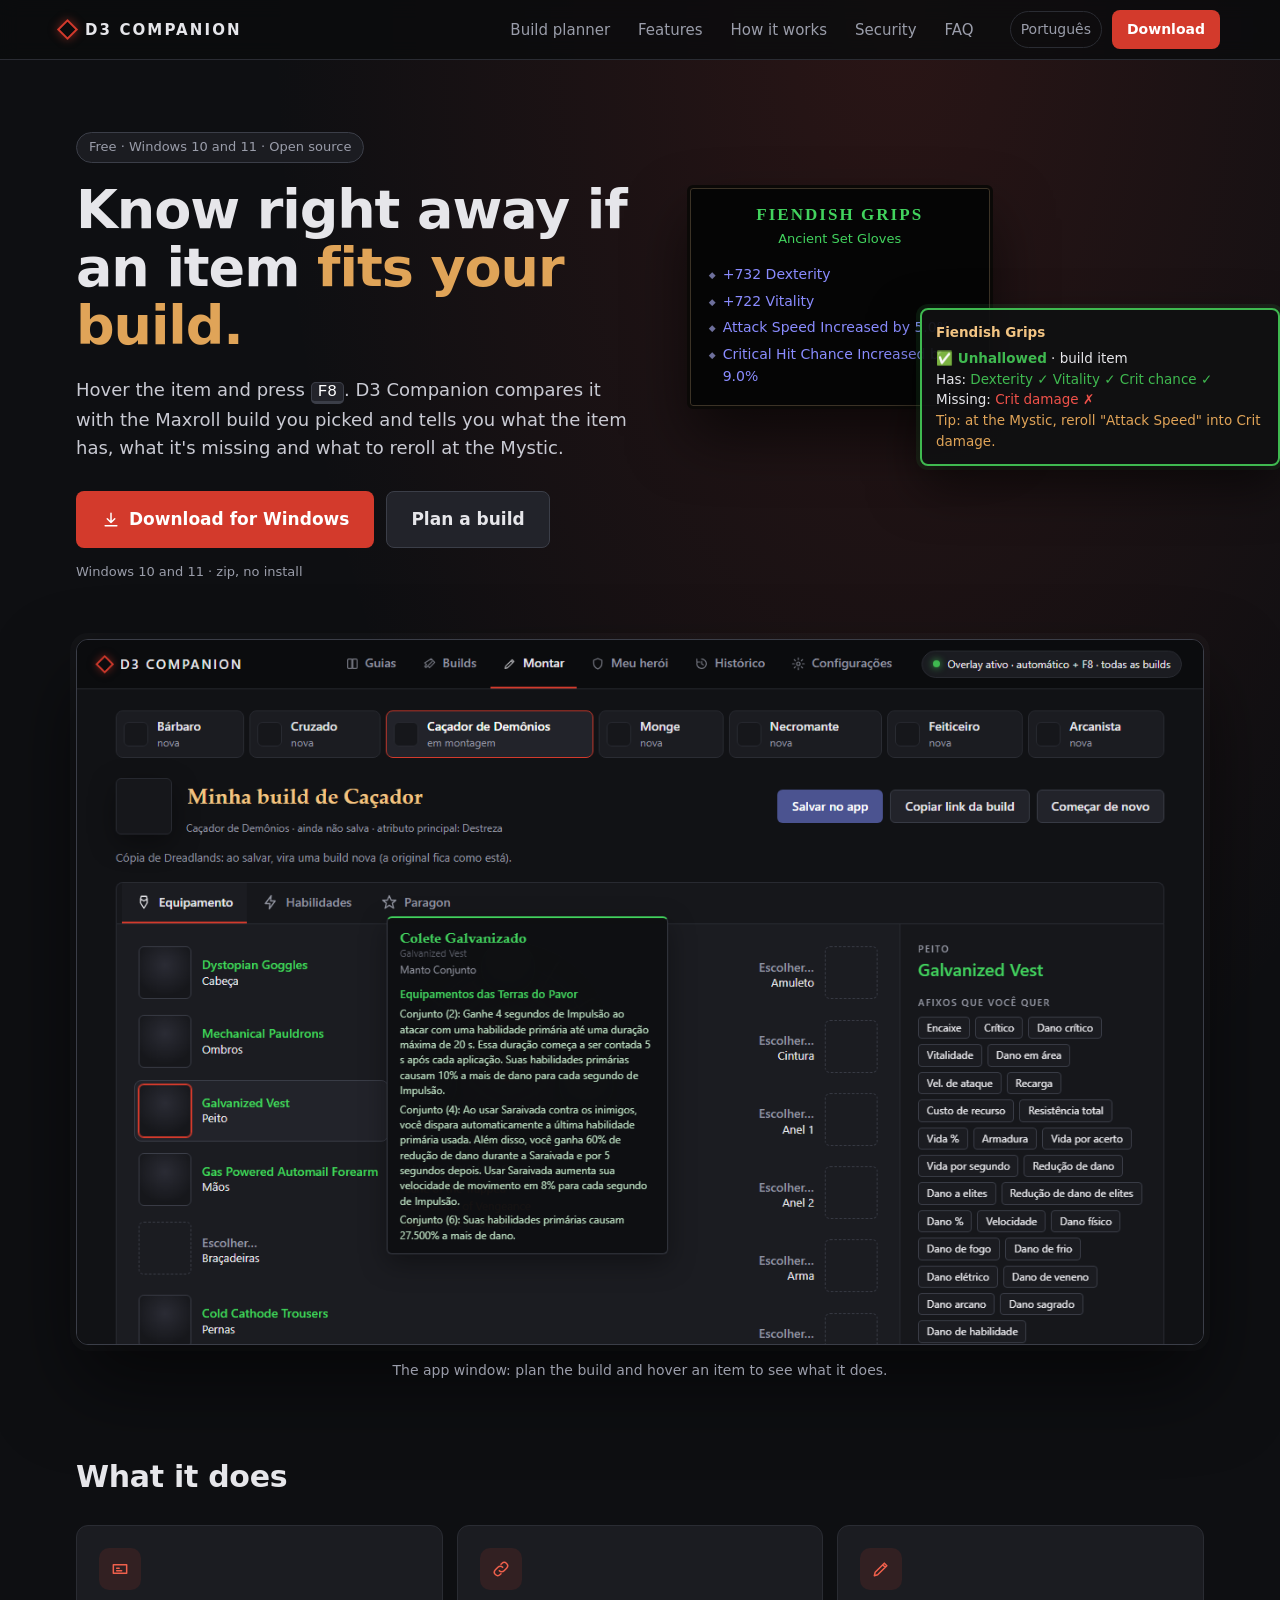
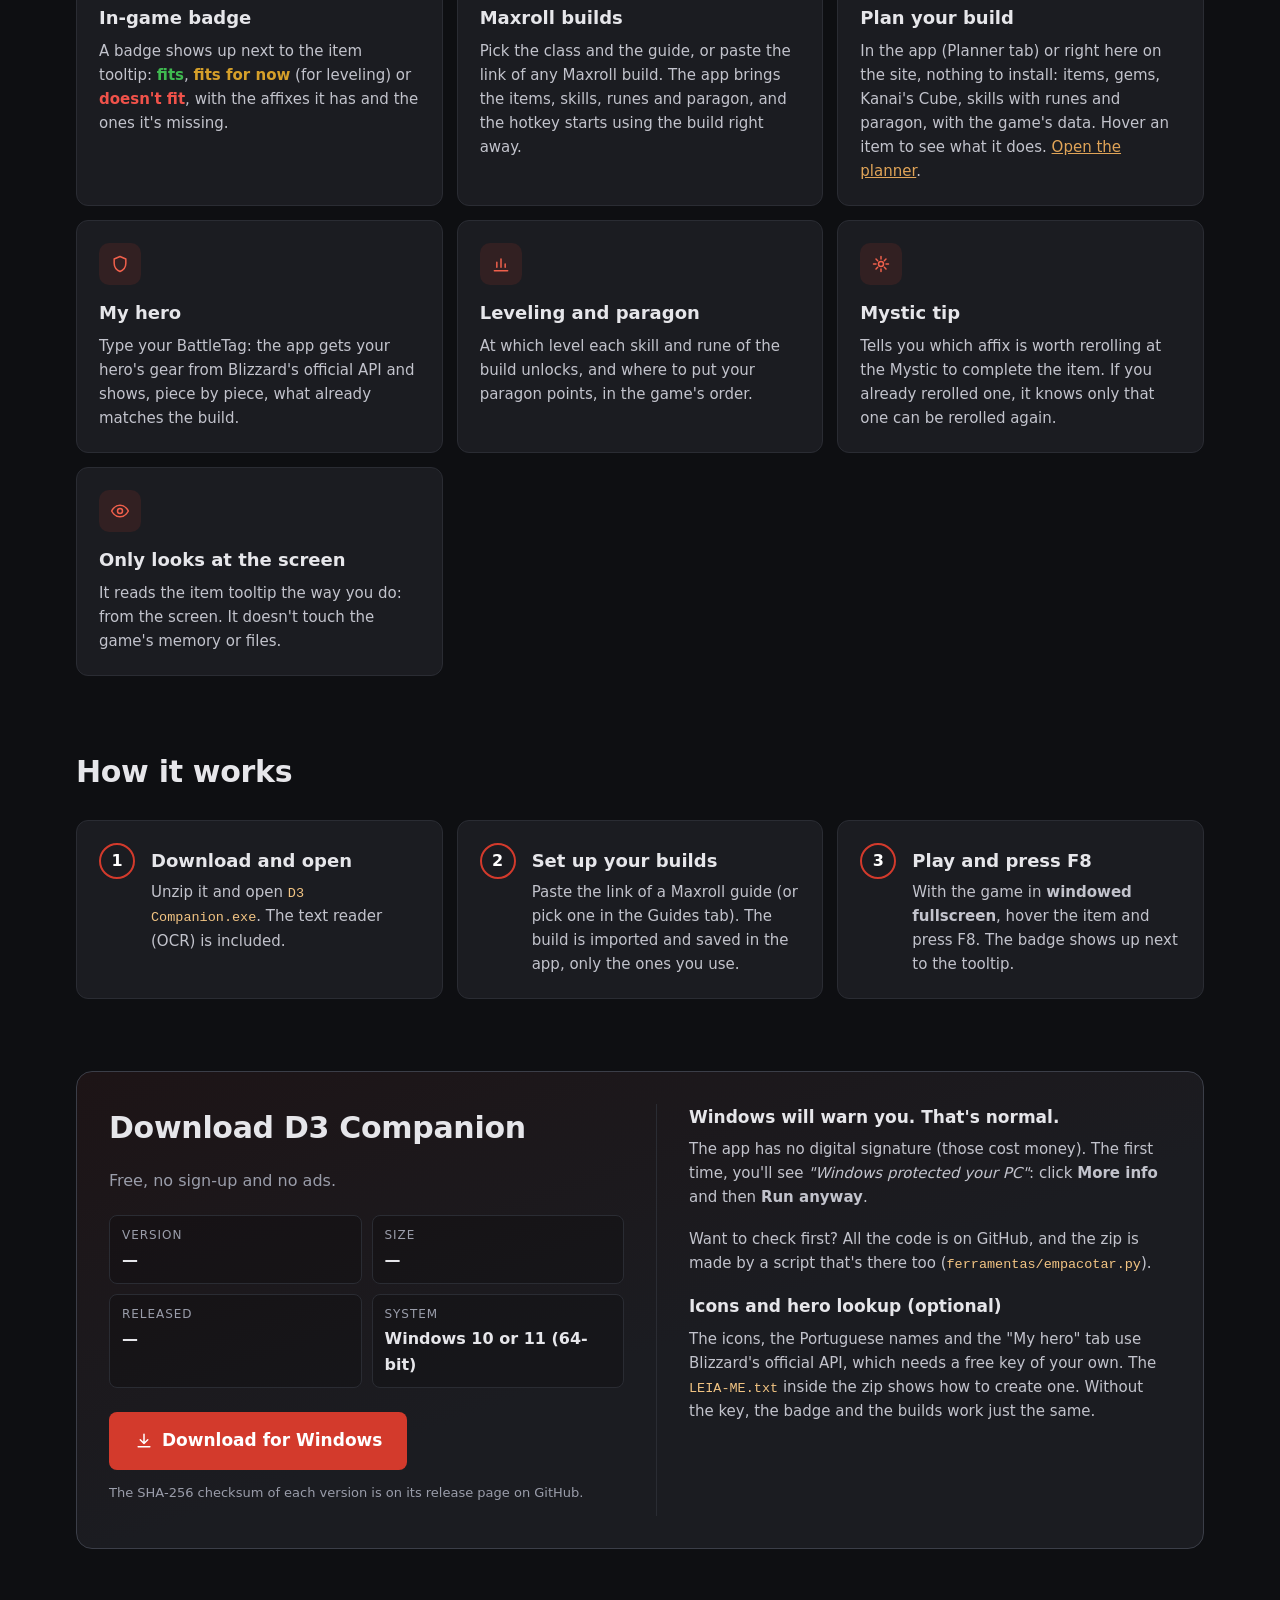
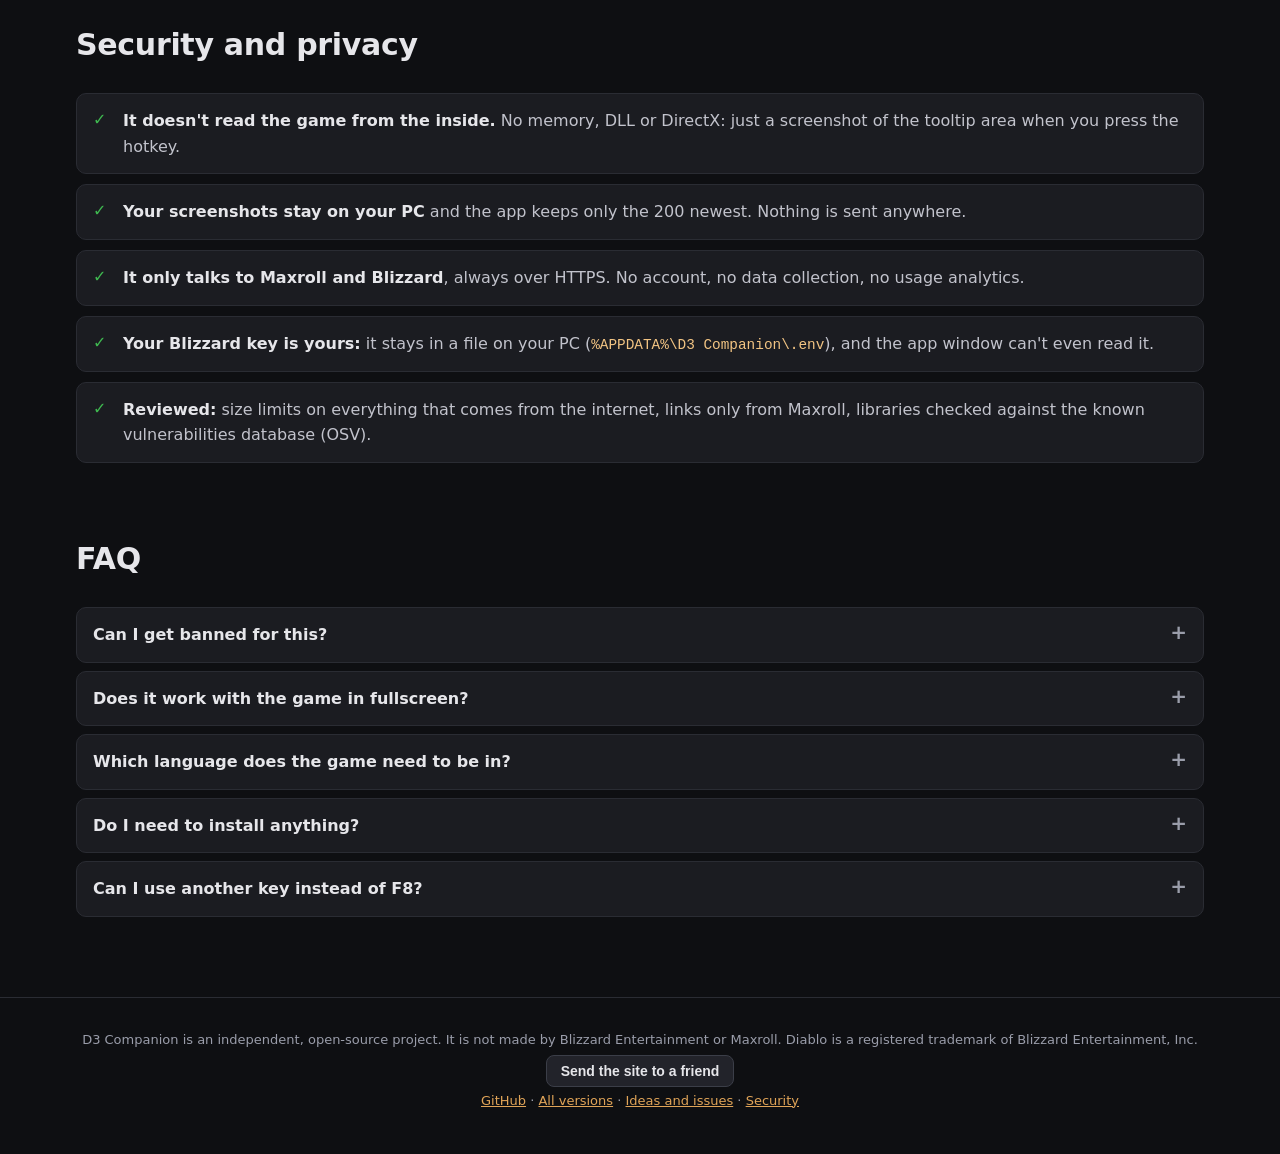
==== commit ba26db6c: "Site em inglês e português - idioma.js + dados/en.json: o texto continua em português e o en.json di" ====
--- a/docs/index.html
+++ b/docs/index.html
@@ -1,28 +1,33 @@
 <!doctype html>
-<html lang="pt-BR">
+<html lang="en">
 <head>
   <meta charset="utf-8">
   <meta name="viewport" content="width=device-width, initial-scale=1">
   <meta http-equiv="Content-Security-Policy"
         content="default-src 'self'; script-src 'self'; style-src 'self'; img-src 'self'; connect-src https://api.github.com; object-src 'none'; base-uri 'none'; form-action 'none'">
   <meta name="referrer" content="no-referrer">
-  <title>D3 Companion — saiba na hora se o item serve na sua build</title>
-  <meta name="description" content="Ajudante grátis para Diablo III: passe o mouse no item, aperte F8 e veja se ele serve na build do Maxroll que você escolheu, o que tem e o que falta.">
+  <title>D3 Companion — know right away if an item fits your build</title>
+  <meta name="description" content="Free Diablo III helper: hover an item, press F8 and see if it fits the Maxroll build you picked, what it has and what it's missing.">
   <link rel="canonical" href="https://ruthraaz.github.io/d3-companion/">
+  <!-- Página em português: pt/index.html (mesmo conteúdo). -->
+  <link rel="alternate" hreflang="en" href="https://ruthraaz.github.io/d3-companion/">
+  <link rel="alternate" hreflang="pt-BR" href="https://ruthraaz.github.io/d3-companion/pt/">
+  <link rel="alternate" hreflang="x-default" href="https://ruthraaz.github.io/d3-companion/">
   <!-- Prévia do link (WhatsApp, Discord, redes): imagem própria, sem arte do jogo. -->
   <meta property="og:type" content="website">
   <meta property="og:site_name" content="D3 Companion">
-  <meta property="og:locale" content="pt_BR">
-  <meta property="og:title" content="D3 Companion — saiba na hora se o item serve na sua build">
-  <meta property="og:description" content="Ajudante grátis para Diablo III: aperte F8 no item e veja se serve na sua build. Monte builds com os dados do jogo, no app ou no site.">
+  <meta property="og:locale" content="en_US">
+  <meta property="og:locale:alternate" content="pt_BR">
+  <meta property="og:title" content="D3 Companion — know right away if an item fits your build">
+  <meta property="og:description" content="Free Diablo III helper: press F8 on an item and see if it fits your build. Plan builds with the game's data, in the app or on the site.">
   <meta property="og:url" content="https://ruthraaz.github.io/d3-companion/">
   <meta property="og:image" content="https://ruthraaz.github.io/d3-companion/img/compartilhar.png">
   <meta property="og:image:width" content="1200">
   <meta property="og:image:height" content="630">
-  <meta property="og:image:alt" content="D3 Companion: saiba na hora se o item serve na sua build">
+  <meta property="og:image:alt" content="D3 Companion: know right away if an item fits your build">
   <meta name="twitter:card" content="summary_large_image">
-  <meta name="twitter:title" content="D3 Companion — saiba na hora se o item serve na sua build">
-  <meta name="twitter:description" content="Ajudante grátis para Diablo III: aperte F8 no item e veja se serve na sua build. Monte builds com os dados do jogo, no app ou no site.">
+  <meta name="twitter:title" content="D3 Companion — know right away if an item fits your build">
+  <meta name="twitter:description" content="Free Diablo III helper: press F8 on an item and see if it fits your build. Plan builds with the game's data, in the app or on the site.">
   <meta name="twitter:image" content="https://ruthraaz.github.io/d3-companion/img/compartilhar.png">
   <meta name="theme-color" content="#111215">
   <link rel="icon" href="favicon.svg" type="image/svg+xml">
@@ -31,36 +36,39 @@
 <body>
   <header class="topo">
     <a class="marca" href="#inicio"><span class="runa" aria-hidden="true"></span>D3 Companion</a>
-    <nav class="menu" aria-label="Seções">
-      <a href="montar.html">Montar build</a>
-      <a href="#recursos">Recursos</a>
-      <a href="#como">Como funciona</a>
-      <a href="#seguranca">Segurança</a>
-      <a href="#perguntas">Perguntas</a>
+    <nav class="menu" aria-label="Sections">
+      <a href="montar.html">Build planner</a>
+      <a href="#recursos">Features</a>
+      <a href="#como">How it works</a>
+      <a href="#seguranca">Security</a>
+      <a href="#perguntas">FAQ</a>
     </nav>
-    <a class="botao botao-pequeno" href="#baixar">Baixar</a>
+    <div class="topo-acoes">
+      <a class="idioma js-idioma" href="pt/" data-idioma="pt" hreflang="pt-BR" lang="pt-BR">Português</a>
+      <a class="botao botao-pequeno" href="#baixar">Download</a>
+    </div>
   </header>
 
   <main id="inicio">
     <!-- HERÓI -->
     <section class="heroi">
       <div class="heroi-texto">
-        <p class="selo-topo">Grátis · Windows 10 e 11 · Código aberto</p>
-        <h1>Saiba na hora se o item <span>serve na sua build.</span></h1>
-        <p class="sub">Passe o mouse no item e aperte <kbd>F8</kbd>. O D3 Companion compara com a build do Maxroll que você escolheu
-          e diz o que o item tem, o que falta e o que trocar no Místico.</p>
+        <p class="selo-topo">Free · Windows 10 and 11 · Open source</p>
+        <h1>Know right away if an item <span>fits your build.</span></h1>
+        <p class="sub">Hover the item and press <kbd>F8</kbd>. D3 Companion compares it with the Maxroll build you picked
+          and tells you what the item has, what it's missing and what to reroll at the Mystic.</p>
         <div class="acoes">
           <a class="botao botao-grande js-baixar" href="https://github.com/Ruthraaz/d3-companion/releases/latest">
             <svg viewBox="0 0 24 24" aria-hidden="true"><path d="M12 4v11m0 0l-4.5-4.5M12 15l4.5-4.5M5 19h14"/></svg>
-            <span class="js-rotulo">Baixar para Windows</span>
+            <span class="js-rotulo">Download for Windows</span>
           </a>
-          <a class="botao botao-leve botao-grande" href="montar.html">Montar uma build</a>
-        </div>
-        <p class="detalhe-baixar js-detalhe">Carregando a versão…</p>
+          <a class="botao botao-leve botao-grande" href="montar.html">Plan a build</a>
+        </div>
+        <p class="detalhe-baixar js-detalhe">Loading the version…</p>
       </div>
 
       <!-- Desenho do selo (só CSS, sem arte do jogo). -->
-      <div class="demo" aria-label="Exemplo do selo ao lado da dica do item">
+      <div class="demo" aria-label="Example of the badge next to the item tooltip">
         <div class="dica">
           <p class="dica-nome">Fiendish Grips</p>
           <p class="dica-tipo">Ancient Set Gloves</p>
@@ -73,10 +81,10 @@
         </div>
         <div class="selo">
           <p class="selo-titulo">Fiendish Grips</p>
-          <p class="selo-linha"><b class="ok">✅ Unhallowed</b> · item da build</p>
-          <p class="selo-linha">Tem: <span class="ok">Destreza ✓ Vitalidade ✓ Crítico ✓</span></p>
-          <p class="selo-linha">Falta: <span class="falta">Dano crítico ✗</span></p>
-          <p class="selo-linha dica-mistico">Dica: no Místico, troque "Attack Speed" por Dano crítico.</p>
+          <p class="selo-linha"><b class="ok">✅ Unhallowed</b> · build item</p>
+          <p class="selo-linha">Has: <span class="ok">Dexterity ✓ Vitality ✓ Crit chance ✓</span></p>
+          <p class="selo-linha">Missing: <span class="falta">Crit damage ✗</span></p>
+          <p class="selo-linha dica-mistico">Tip: at the Mystic, reroll "Attack Speed" into Crit damage.</p>
         </div>
       </div>
     </section>
@@ -85,66 +93,66 @@
     <section class="vitrine">
       <figure>
         <img src="img/janela.png" width="1280" height="800" loading="lazy"
-             alt="Janela do D3 Companion na aba Montar: os espaços do boneco, a roda de gemas e a dica de um item de conjunto aberta">
-        <figcaption>A janela do app: monte a build e passe o mouse no item pra ver o que ele faz.</figcaption>
+             alt="D3 Companion window on the planner tab: the character slots, the gem wheel and the tooltip of a set item">
+        <figcaption>The app window: plan the build and hover an item to see what it does.</figcaption>
       </figure>
     </section>
 
     <!-- RECURSOS -->
     <section class="secao" id="recursos">
-      <h2>O que ele faz</h2>
+      <h2>What it does</h2>
       <div class="cartoes">
         <article class="cartao">
           <span class="cartao-icone"><svg viewBox="0 0 24 24"><path d="M4 7h16v10H4zM8 11h3M8 14h6"/></svg></span>
-          <h3>Selo no jogo</h3>
-          <p>Ao lado da dica do item aparece um selo: <b class="ok">serve</b>, <b class="parcial">serve por enquanto</b>
-            (pra upar) ou <b class="falta">não serve</b>, com os afixos que tem e os que faltam.</p>
+          <h3>In-game badge</h3>
+          <p>A badge shows up next to the item tooltip: <b class="ok">fits</b>, <b class="parcial">fits for now</b>
+            (for leveling) or <b class="falta">doesn't fit</b>, with the affixes it has and the ones it's missing.</p>
         </article>
         <article class="cartao">
           <span class="cartao-icone"><svg viewBox="0 0 24 24"><path d="M10 14a4 4 0 0 0 5.7 0l3-3a4 4 0 0 0-5.7-5.7l-1 1M14 10a4 4 0 0 0-5.7 0l-3 3a4 4 0 0 0 5.7 5.7l1-1"/></svg></span>
-          <h3>Builds do Maxroll</h3>
-          <p>Escolha a classe e o guia, ou cole o link de qualquer build do Maxroll. O app traz itens, habilidades,
-            runas e paragon, e já passa a usar a build no atalho.</p>
+          <h3>Maxroll builds</h3>
+          <p>Pick the class and the guide, or paste the link of any Maxroll build. The app brings the items, skills,
+            runes and paragon, and the hotkey starts using the build right away.</p>
         </article>
         <article class="cartao">
           <span class="cartao-icone"><svg viewBox="0 0 24 24"><path d="M4 20l4-1 11-11-3-3L5 16zM14 7l3 3"/></svg></span>
-          <h3>Monte sua build</h3>
-          <p>No app (aba Montar) ou aqui no site, sem instalar nada: itens, gemas, cubo de Kanai, habilidades com runas
-            e paragon, com os dados do jogo. Passe o mouse num item pra ver o que ele faz.
-            <a href="montar.html">Abrir o montador</a>.</p>
+          <h3>Plan your build</h3>
+          <p>In the app (Planner tab) or right here on the site, nothing to install: items, gems, Kanai's Cube, skills with runes
+            and paragon, with the game's data. Hover an item to see what it does.
+            <a href="montar.html">Open the planner</a>.</p>
         </article>
         <article class="cartao">
           <span class="cartao-icone"><svg viewBox="0 0 24 24"><path d="M12 3l7 3v5c0 4.5-3 8.2-7 10-4-1.8-7-5.5-7-10V6z"/></svg></span>
-          <h3>Meu herói</h3>
-          <p>Digite sua BattleTag: o app pega o equipamento do seu herói na API oficial da Blizzard e mostra,
-            peça por peça, o que já bate com a build.</p>
+          <h3>My hero</h3>
+          <p>Type your BattleTag: the app gets your hero's gear from Blizzard's official API and shows,
+            piece by piece, what already matches the build.</p>
         </article>
         <article class="cartao">
           <span class="cartao-icone"><svg viewBox="0 0 24 24"><path d="M4 20h16M7 16V10M12 16V6M17 16v-4"/></svg></span>
-          <h3>Ao upar e paragon</h3>
-          <p>Em que nível libera cada habilidade e runa da build, e onde pôr os pontos de paragon, na ordem do jogo.</p>
+          <h3>Leveling and paragon</h3>
+          <p>At which level each skill and rune of the build unlocks, and where to put your paragon points, in the game's order.</p>
         </article>
         <article class="cartao">
           <span class="cartao-icone"><svg viewBox="0 0 24 24"><path d="M12 3v3M12 18v3M3 12h3M18 12h3M6 6l2 2M16 16l2 2M6 18l2-2M16 8l2-2M12 9a3 3 0 1 0 0 6 3 3 0 0 0 0-6z"/></svg></span>
-          <h3>Dica do Místico</h3>
-          <p>Diz qual afixo vale trocar no Místico pra completar o item. Se você já trocou um, ele sabe que só esse
-            pode ser trocado de novo.</p>
+          <h3>Mystic tip</h3>
+          <p>Tells you which affix is worth rerolling at the Mystic to complete the item. If you already rerolled one, it knows
+            only that one can be rerolled again.</p>
         </article>
         <article class="cartao">
           <span class="cartao-icone"><svg viewBox="0 0 24 24"><path d="M2 12s3.5-7 10-7 10 7 10 7-3.5 7-10 7S2 12 2 12zM12 9a3 3 0 1 0 0 6 3 3 0 0 0 0-6z"/></svg></span>
-          <h3>Só olha a tela</h3>
-          <p>Lê a dica do item como você lê: pela tela. Não mexe na memória nem nos arquivos do jogo.</p>
+          <h3>Only looks at the screen</h3>
+          <p>It reads the item tooltip the way you do: from the screen. It doesn't touch the game's memory or files.</p>
         </article>
       </div>
     </section>
 
     <!-- COMO FUNCIONA -->
     <section class="secao" id="como">
-      <h2>Como funciona</h2>
+      <h2>How it works</h2>
       <ol class="passos">
-        <li><span class="passo-num">1</span><div><h3>Baixe e abra</h3><p>Descompacte o zip e abra o <code>D3 Companion.exe</code>. O leitor de texto (OCR) já vem junto.</p></div></li>
-        <li><span class="passo-num">2</span><div><h3>Monte suas builds</h3><p>Cole o link de um guia do Maxroll (ou escolha um na aba Guias). A build é importada e fica salva no app, só as que você usa.</p></div></li>
-        <li><span class="passo-num">3</span><div><h3>Jogue e aperte F8</h3><p>Com o jogo em <b>tela cheia em janela</b>, passe o mouse no item e aperte F8. O selo aparece ao lado da dica.</p></div></li>
+        <li><span class="passo-num">1</span><div><h3>Download and open</h3><p>Unzip it and open <code>D3 Companion.exe</code>. The text reader (OCR) is included.</p></div></li>
+        <li><span class="passo-num">2</span><div><h3>Set up your builds</h3><p>Paste the link of a Maxroll guide (or pick one in the Guides tab). The build is imported and saved in the app, only the ones you use.</p></div></li>
+        <li><span class="passo-num">3</span><div><h3>Play and press F8</h3><p>With the game in <b>windowed fullscreen</b>, hover the item and press F8. The badge shows up next to the tooltip.</p></div></li>
       </ol>
     </section>
 
@@ -152,72 +160,72 @@
     <section class="secao" id="baixar">
       <div class="baixar">
         <div>
-          <h2>Baixar o D3 Companion</h2>
-          <p class="mudo">Grátis, sem cadastro e sem propaganda.</p>
+          <h2>Download D3 Companion</h2>
+          <p class="mudo">Free, no sign-up and no ads.</p>
           <dl class="ficha">
-            <div><dt>Versão</dt><dd class="js-versao">—</dd></div>
-            <div><dt>Tamanho</dt><dd class="js-tamanho">—</dd></div>
-            <div><dt>Publicada em</dt><dd class="js-data">—</dd></div>
-            <div><dt>Sistema</dt><dd>Windows 10 ou 11 (64 bits)</dd></div>
+            <div><dt>Version</dt><dd class="js-versao">—</dd></div>
+            <div><dt>Size</dt><dd class="js-tamanho">—</dd></div>
+            <div><dt>Released</dt><dd class="js-data">—</dd></div>
+            <div><dt>System</dt><dd>Windows 10 or 11 (64-bit)</dd></div>
           </dl>
           <a class="botao botao-grande js-baixar" href="https://github.com/Ruthraaz/d3-companion/releases/latest">
             <svg viewBox="0 0 24 24" aria-hidden="true"><path d="M12 4v11m0 0l-4.5-4.5M12 15l4.5-4.5M5 19h14"/></svg>
-            <span class="js-rotulo">Baixar para Windows</span>
+            <span class="js-rotulo">Download for Windows</span>
           </a>
-          <p class="nota js-soma">A soma SHA-256 de cada versão fica na página da versão no GitHub.</p>
+          <p class="nota js-soma">The SHA-256 checksum of each version is on its release page on GitHub.</p>
         </div>
         <div class="aviso-windows">
-          <h3>O Windows vai avisar. É normal.</h3>
-          <p>O app não tem assinatura digital (ela é paga). Na primeira vez aparece <i>"O Windows protegeu o computador"</i>:
-            clique em <b>Mais informações</b> e em <b>Executar assim mesmo</b>.</p>
-          <p>Quer conferir antes? O código inteiro está no GitHub, e o zip é gerado por um script que está lá
+          <h3>Windows will warn you. That's normal.</h3>
+          <p>The app has no digital signature (those cost money). The first time, you'll see <i>"Windows protected your PC"</i>:
+            click <b>More info</b> and then <b>Run anyway</b>.</p>
+          <p>Want to check first? All the code is on GitHub, and the zip is made by a script that's there too
             (<code>ferramentas/empacotar.py</code>).</p>
-          <h3>Ícones e nomes em português (opcional)</h3>
-          <p>Os ícones, os nomes em português e a aba "Meu herói" usam a API oficial da Blizzard, que pede uma chave
-            gratuita sua. O <code>LEIA-ME.txt</code> dentro do zip mostra como criar. Sem a chave, o selo e as builds funcionam do mesmo jeito.</p>
+          <h3>Icons and hero lookup (optional)</h3>
+          <p>The icons, the Portuguese names and the "My hero" tab use Blizzard's official API, which needs a free key
+            of your own. The <code>LEIA-ME.txt</code> inside the zip shows how to create one. Without the key, the badge and the builds work just the same.</p>
         </div>
       </div>
     </section>
 
     <!-- SEGURANÇA -->
     <section class="secao" id="seguranca">
-      <h2>Segurança e privacidade</h2>
+      <h2>Security and privacy</h2>
       <ul class="lista-seguranca">
-        <li><b>Não lê o jogo por dentro.</b> Nada de memória, DLL ou DirectX: só um print da área da dica quando você aperta o atalho.</li>
-        <li><b>Seus prints ficam no seu PC</b> e o app guarda só os 200 mais novos. Nada é enviado pra lugar nenhum.</li>
-        <li><b>Só fala com o Maxroll e com a Blizzard</b>, sempre por HTTPS. Sem conta, sem coleta de dados, sem análise de uso.</li>
-        <li><b>Sua chave da Blizzard é sua:</b> fica num arquivo no seu PC (<code>%APPDATA%\D3 Companion\.env</code>), e a janela do app nem consegue lê-la.</li>
-        <li><b>Revisado:</b> limite de tamanho no que vem da internet, links só do Maxroll, bibliotecas conferidas na base de falhas conhecidas (OSV).</li>
+        <li><b>It doesn't read the game from the inside.</b> No memory, DLL or DirectX: just a screenshot of the tooltip area when you press the hotkey.</li>
+        <li><b>Your screenshots stay on your PC</b> and the app keeps only the 200 newest. Nothing is sent anywhere.</li>
+        <li><b>It only talks to Maxroll and Blizzard</b>, always over HTTPS. No account, no data collection, no usage analytics.</li>
+        <li><b>Your Blizzard key is yours:</b> it stays in a file on your PC (<code>%APPDATA%\D3 Companion\.env</code>), and the app window can't even read it.</li>
+        <li><b>Reviewed:</b> size limits on everything that comes from the internet, links only from Maxroll, libraries checked against the known vulnerabilities database (OSV).</li>
       </ul>
     </section>
 
     <!-- PERGUNTAS -->
     <section class="secao" id="perguntas">
-      <h2>Perguntas</h2>
+      <h2>FAQ</h2>
       <div class="perguntas">
-        <details><summary>Isso dá ban?</summary>
-          <p>O app só olha a tela, como uma gravação de vídeo, e não toca no jogo. Mesmo assim, ele não é da Blizzard:
-            use por sua conta.</p></details>
-        <details><summary>Funciona com o jogo em tela cheia?</summary>
-          <p>Use <b>tela cheia em janela</b> (Windowed Fullscreen) nas opções de vídeo do Diablo III. Em tela cheia exclusiva
-            o Windows não deixa outro programa desenhar por cima.</p></details>
-        <details><summary>Qual idioma o jogo precisa estar?</summary>
-          <p>Inglês: as builds do Maxroll e a leitura da dica usam os nomes em inglês. A janela do app é em português.</p></details>
-        <details><summary>Preciso instalar alguma coisa?</summary>
-          <p>Não. Descompacte e abra. Seus dados ficam em <code>%APPDATA%\D3 Companion</code>, então trocar de versão não apaga nada.</p></details>
-        <details><summary>Posso usar outra tecla no lugar do F8?</summary>
-          <p>Pode: em Configurações, ex.: <code>Ctrl+F8</code> ou <code>Alt+Q</code>. Se outro programa já usa a tecla, o app avisa quais estão livres.</p></details>
+        <details><summary>Can I get banned for this?</summary>
+          <p>The app only looks at the screen, like a video recording, and doesn't touch the game. Still, it's not made by Blizzard:
+            use it at your own risk.</p></details>
+        <details><summary>Does it work with the game in fullscreen?</summary>
+          <p>Use <b>Windowed Fullscreen</b> in Diablo III's video options. In exclusive fullscreen,
+            Windows doesn't let other programs draw on top.</p></details>
+        <details><summary>Which language does the game need to be in?</summary>
+          <p>English: the Maxroll builds and the tooltip reader use the English names. The app window can be in English or Portuguese (in Settings).</p></details>
+        <details><summary>Do I need to install anything?</summary>
+          <p>No. Unzip and open. Your data stays in <code>%APPDATA%\D3 Companion</code>, so switching versions doesn't erase anything.</p></details>
+        <details><summary>Can I use another key instead of F8?</summary>
+          <p>Yes: in Settings, e.g. <code>Ctrl+F8</code> or <code>Alt+Q</code>. If another program already uses the key, the app tells you which ones are free.</p></details>
       </div>
     </section>
   </main>
 
   <footer class="rodape">
-    <p>D3 Companion é um projeto independente e de código aberto. Não é da Blizzard Entertainment nem do Maxroll.
-      Diablo é marca registrada da Blizzard Entertainment, Inc.</p>
-    <p><button type="button" class="botao botao-leve botao-pequeno js-compartilhar">Mandar o site pra um amigo</button></p>
-    <p><a href="https://github.com/Ruthraaz/d3-companion">GitHub</a> · <a href="https://github.com/Ruthraaz/d3-companion/releases">Todas as versões</a>
-      · <a href="https://github.com/Ruthraaz/d3-companion/issues">Ideias e problemas</a>
-      · <a href="https://github.com/Ruthraaz/d3-companion/security/policy">Segurança</a></p>
+    <p>D3 Companion is an independent, open-source project. It is not made by Blizzard Entertainment or Maxroll.
+      Diablo is a registered trademark of Blizzard Entertainment, Inc.</p>
+    <p><button type="button" class="botao botao-leve botao-pequeno js-compartilhar">Send the site to a friend</button></p>
+    <p><a href="https://github.com/Ruthraaz/d3-companion">GitHub</a> · <a href="https://github.com/Ruthraaz/d3-companion/releases">All versions</a>
+      · <a href="https://github.com/Ruthraaz/d3-companion/issues">Ideas and issues</a>
+      · <a href="https://github.com/Ruthraaz/d3-companion/security/policy">Security</a></p>
   </footer>
 
   <script src="site.js"></script>
--- a/docs/site.css
+++ b/docs/site.css
@@ -80,6 +80,9 @@
 .menu { display: flex; gap: 4px; margin-left: auto; }
 .menu a { color: var(--mudo); text-decoration: none; padding: 8px 12px; border-radius: 6px; font-size: 15px; }
 .menu a:hover { color: var(--texto); background: var(--painel); }
+.topo-acoes { display: flex; align-items: center; gap: 10px; }
+.idioma { color: var(--mudo); font-size: 14px; text-decoration: none; padding: 6px 10px; border: 1px solid var(--borda); border-radius: 999px; }
+.idioma:hover { color: var(--texto); border-color: var(--mudo); }
 
 /* ------------------------------------------------------------ botões */
 .botao {
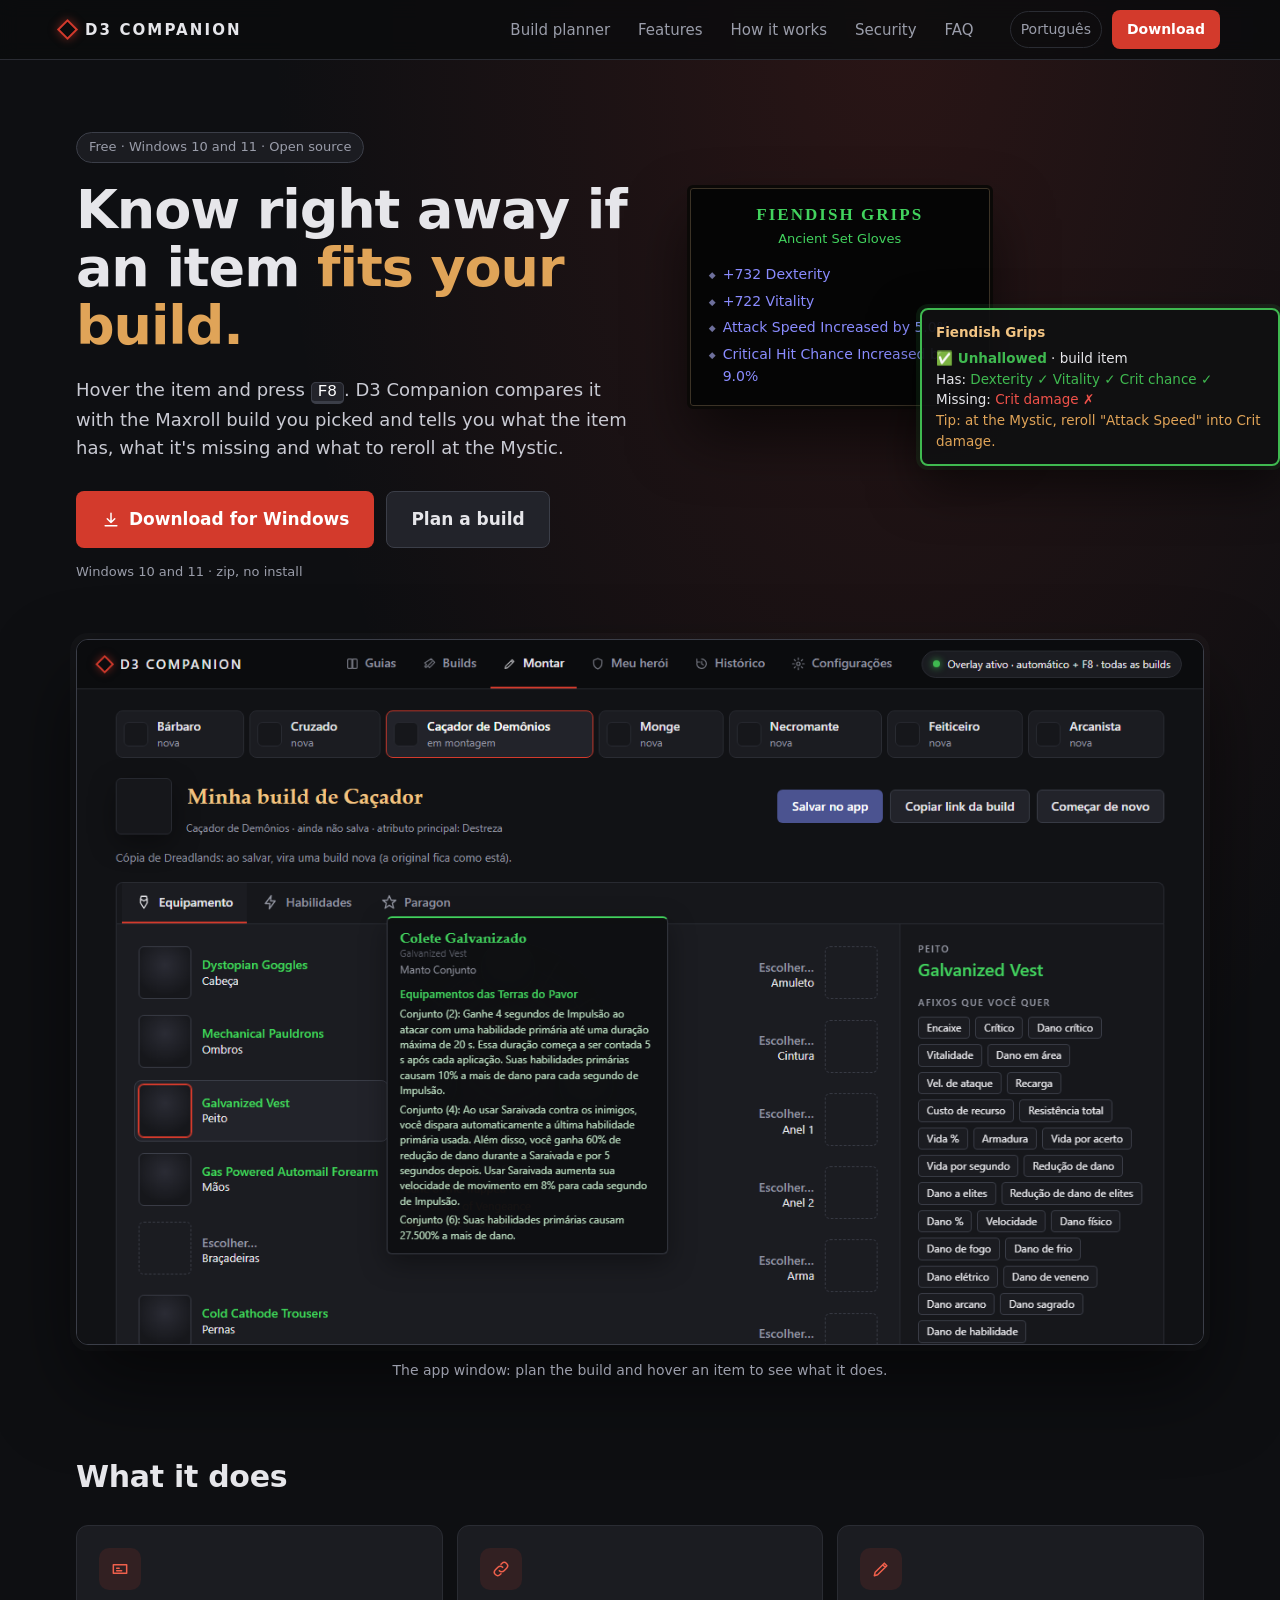
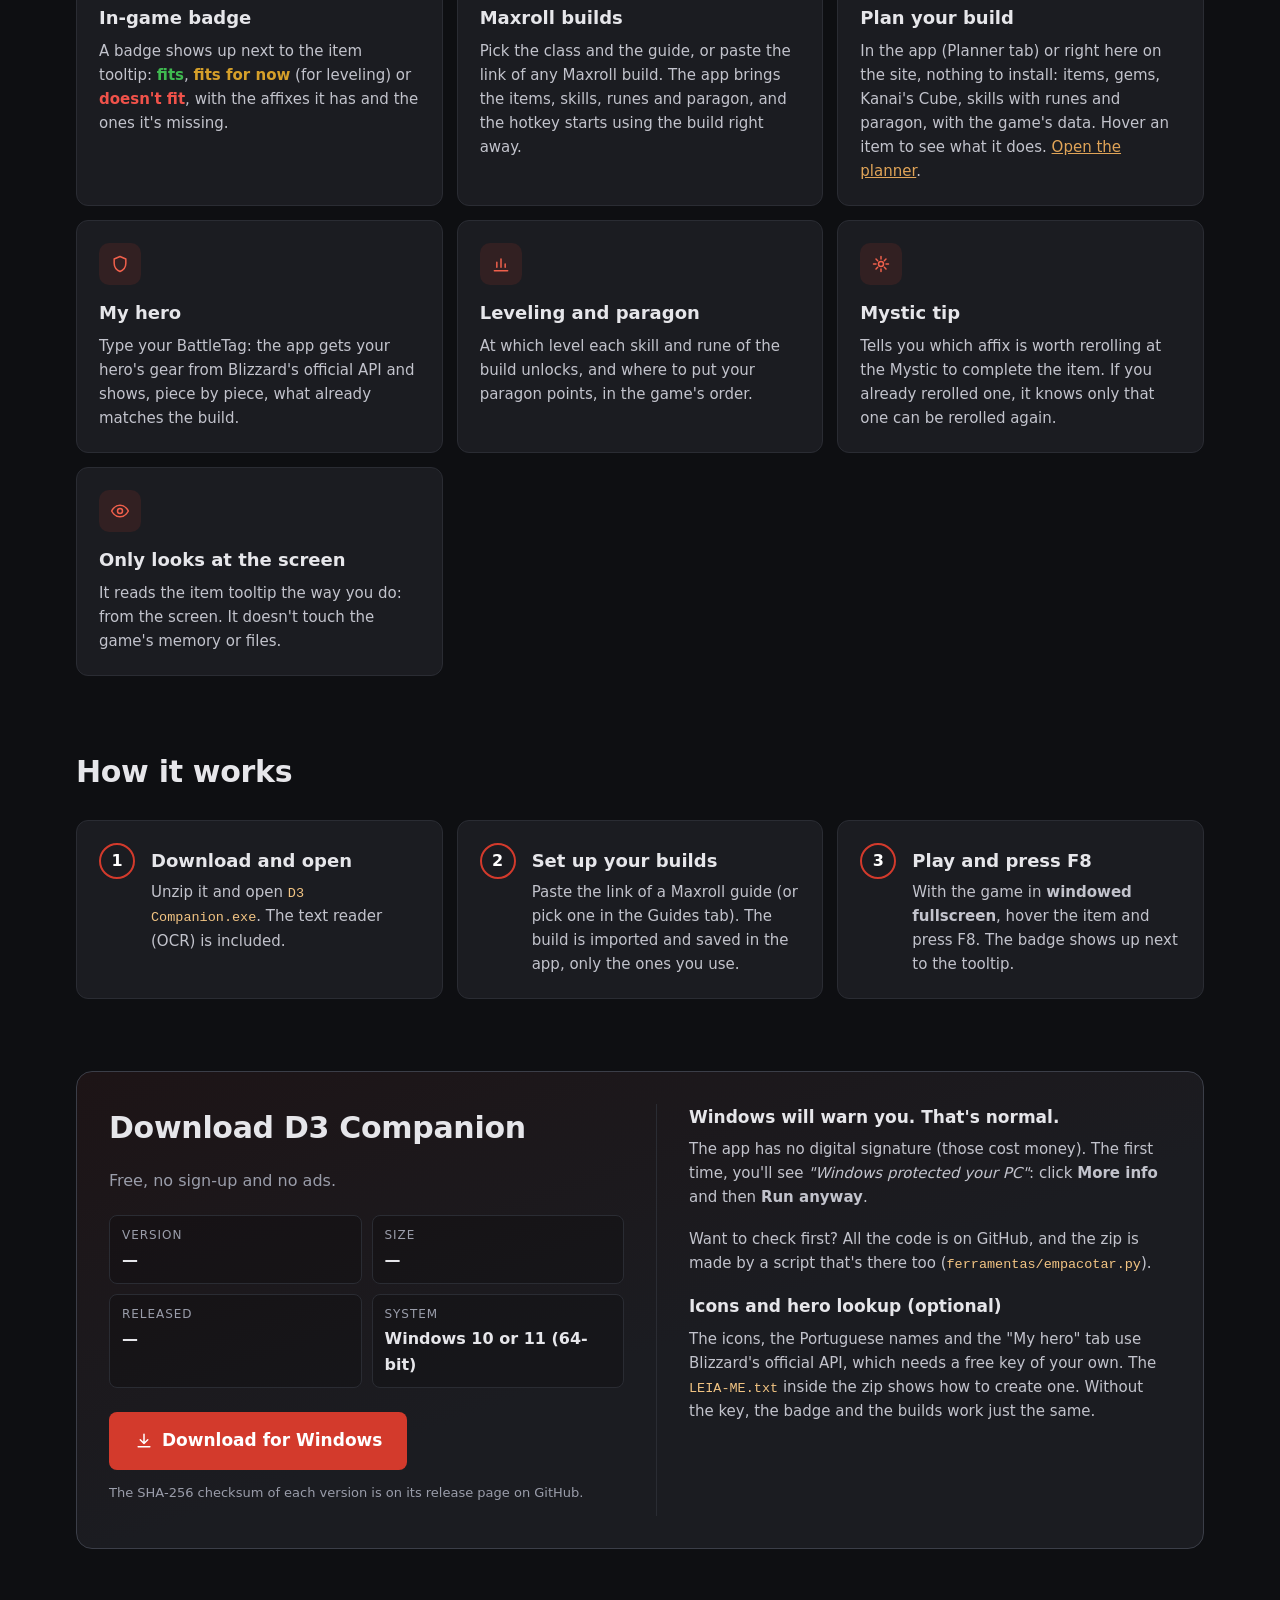
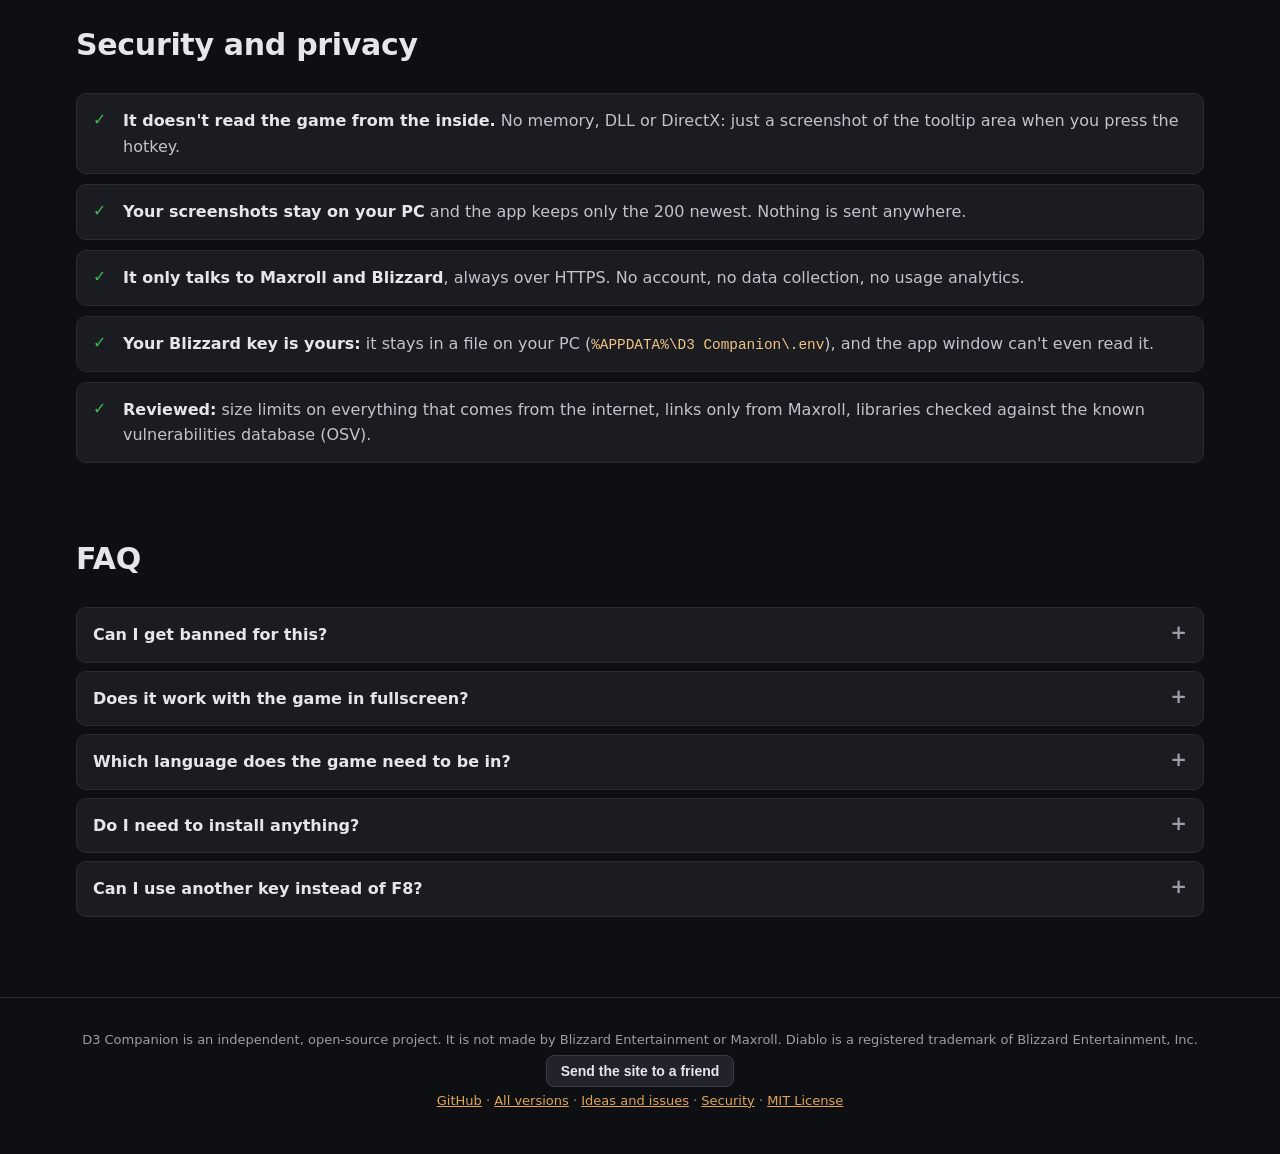
==== commit f7c0a0dc: "Licença MIT LICENSE na raiz (com aviso sobre as marcas da Blizzard e a licença do Tesseract), link n" ====
--- a/docs/index.html
+++ b/docs/index.html
@@ -225,7 +225,8 @@
     <p><button type="button" class="botao botao-leve botao-pequeno js-compartilhar">Send the site to a friend</button></p>
     <p><a href="https://github.com/Ruthraaz/d3-companion">GitHub</a> · <a href="https://github.com/Ruthraaz/d3-companion/releases">All versions</a>
       · <a href="https://github.com/Ruthraaz/d3-companion/issues">Ideas and issues</a>
-      · <a href="https://github.com/Ruthraaz/d3-companion/security/policy">Security</a></p>
+      · <a href="https://github.com/Ruthraaz/d3-companion/security/policy">Security</a>
+      · <a href="https://github.com/Ruthraaz/d3-companion/blob/main/LICENSE">MIT License</a></p>
   </footer>
 
   <script src="site.js"></script>
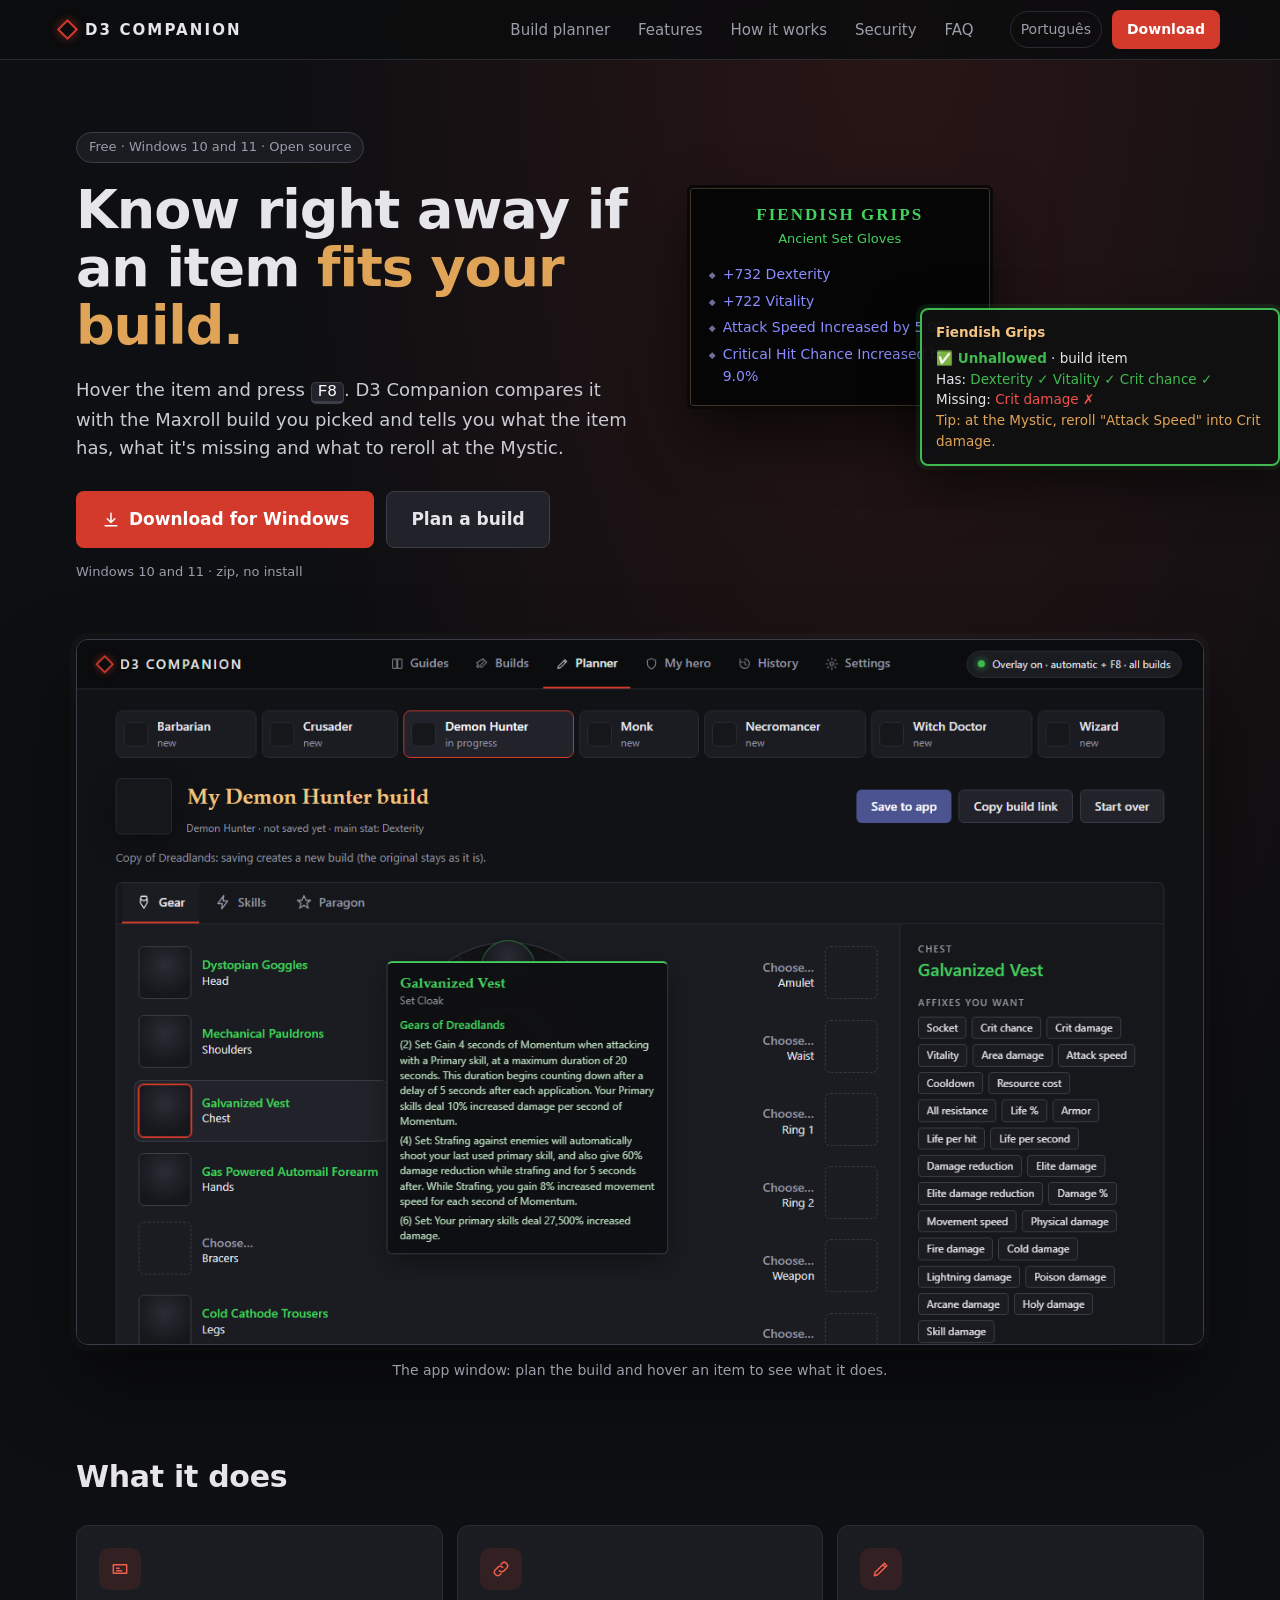
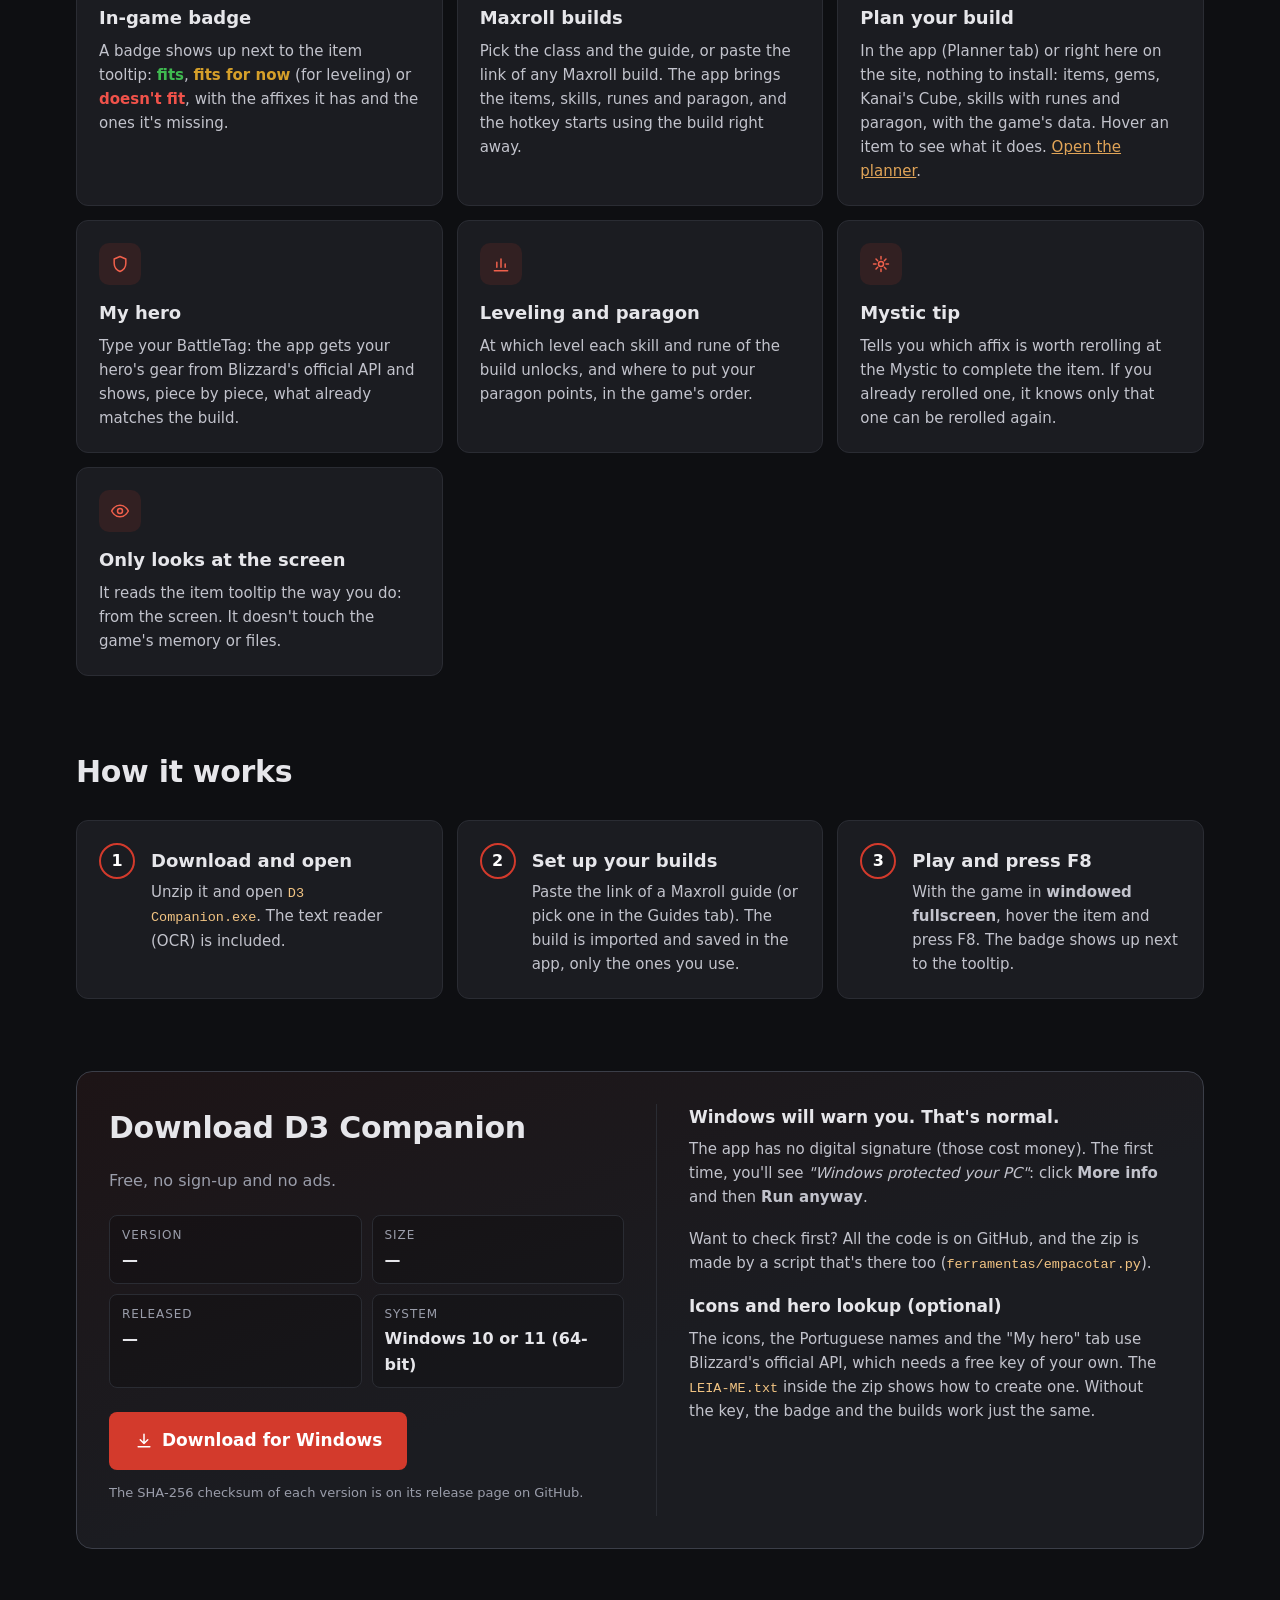
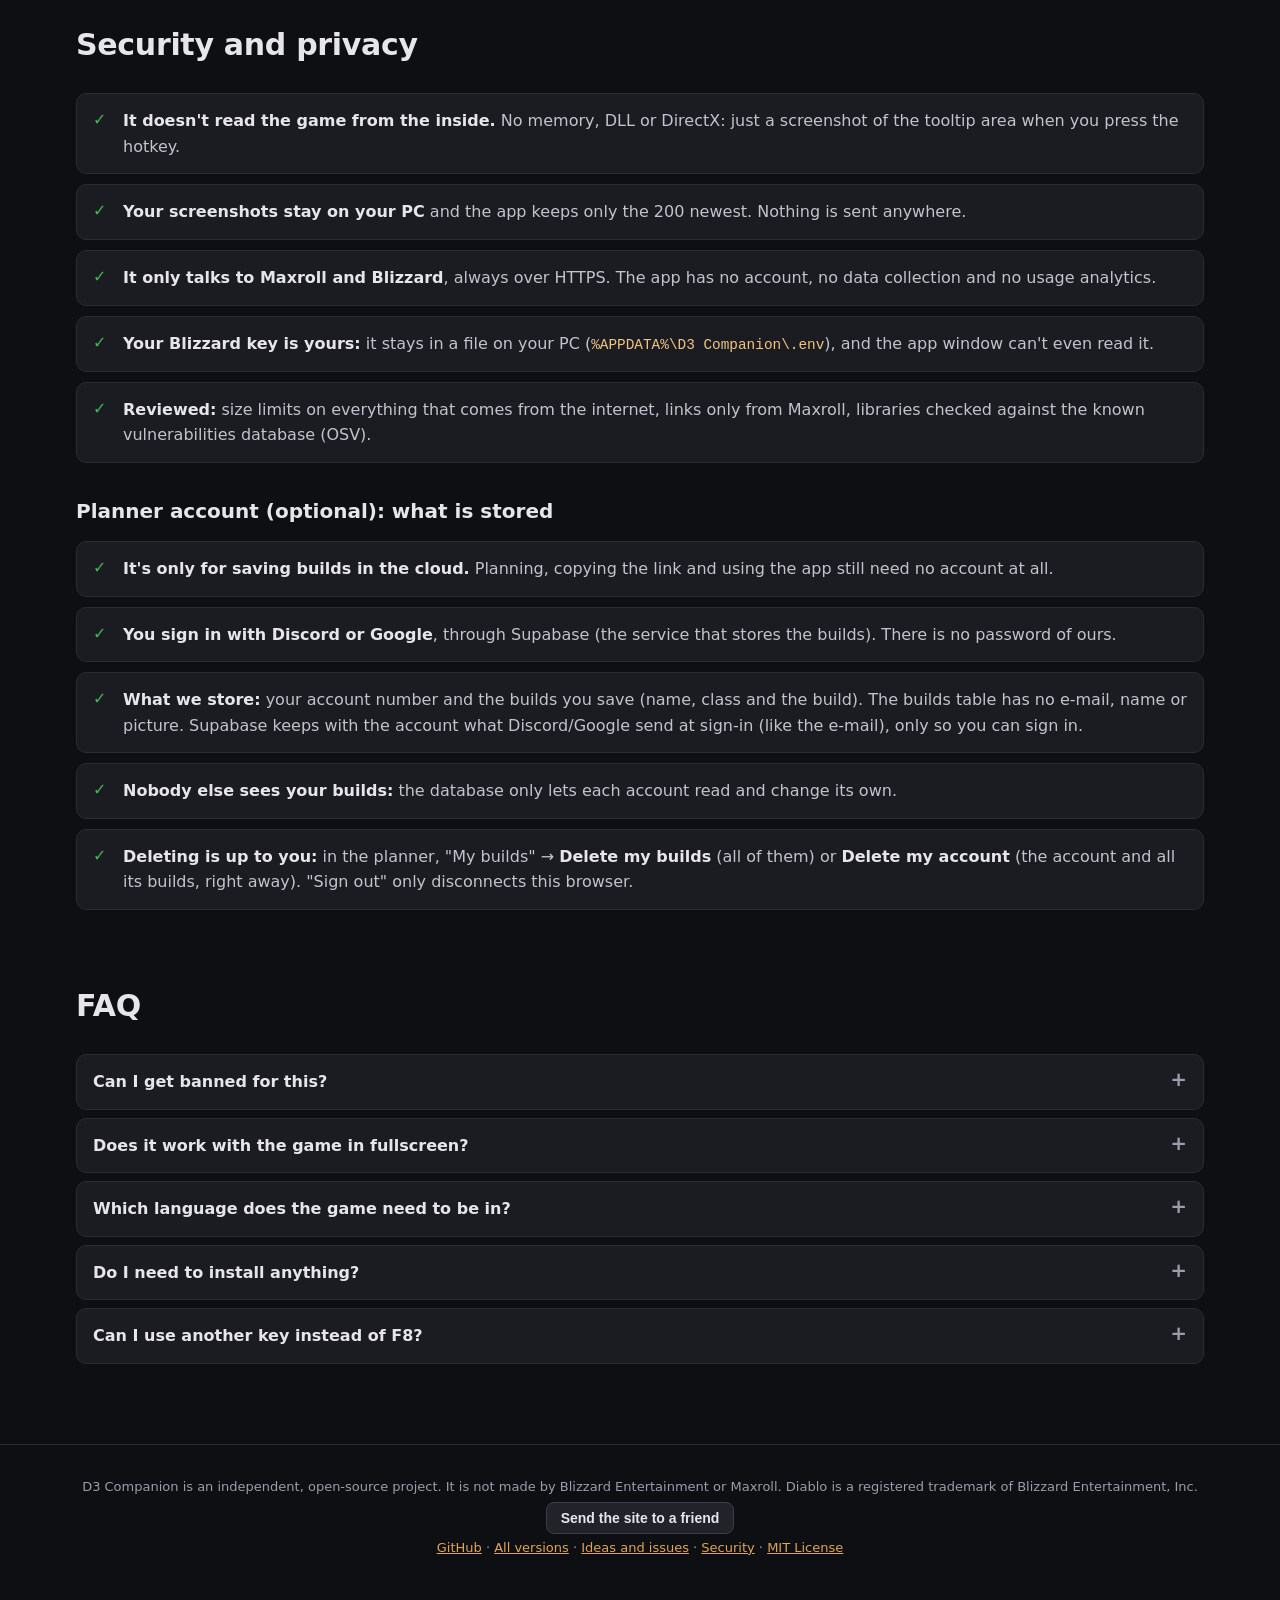
==== commit 39cdc2c8: "Contas no site só pra salvar builds na nuvem - ferramentas/supabase.sql: tabela builds com RLS só do" ====
--- a/docs/index.html
+++ b/docs/index.html
@@ -193,9 +193,19 @@
       <ul class="lista-seguranca">
         <li><b>It doesn't read the game from the inside.</b> No memory, DLL or DirectX: just a screenshot of the tooltip area when you press the hotkey.</li>
         <li><b>Your screenshots stay on your PC</b> and the app keeps only the 200 newest. Nothing is sent anywhere.</li>
-        <li><b>It only talks to Maxroll and Blizzard</b>, always over HTTPS. No account, no data collection, no usage analytics.</li>
+        <li><b>It only talks to Maxroll and Blizzard</b>, always over HTTPS. The app has no account, no data collection and no usage analytics.</li>
         <li><b>Your Blizzard key is yours:</b> it stays in a file on your PC (<code>%APPDATA%\D3 Companion\.env</code>), and the app window can't even read it.</li>
         <li><b>Reviewed:</b> size limits on everything that comes from the internet, links only from Maxroll, libraries checked against the known vulnerabilities database (OSV).</li>
+      </ul>
+      <h3 class="secao-sub" id="nuvem">Planner account (optional): what is stored</h3>
+      <ul class="lista-seguranca">
+        <li><b>It's only for saving builds in the cloud.</b> Planning, copying the link and using the app still need no account at all.</li>
+        <li><b>You sign in with Discord or Google</b>, through Supabase (the service that stores the builds). There is no password of ours.</li>
+        <li><b>What we store:</b> your account number and the builds you save (name, class and the build). The builds table has no e-mail, name or picture.
+          Supabase keeps with the account what Discord/Google send at sign-in (like the e-mail), only so you can sign in.</li>
+        <li><b>Nobody else sees your builds:</b> the database only lets each account read and change its own.</li>
+        <li><b>Deleting is up to you:</b> in the planner, "My builds" → <b>Delete my builds</b> (all of them) or <b>Delete my account</b>
+          (the account and all its builds, right away). "Sign out" only disconnects this browser.</li>
       </ul>
     </section>
 
--- a/docs/site.css
+++ b/docs/site.css
@@ -236,6 +236,7 @@
   color: var(--ok); font-weight: 700;
 }
 .lista-seguranca b { color: var(--texto); }
+.secao-sub { margin: 32px 0 14px; font-size: 20px; scroll-margin-top: 80px; }
 
 .perguntas { display: grid; gap: 8px; }
 .perguntas details { border: 1px solid var(--borda); border-radius: 10px; background: var(--painel); }
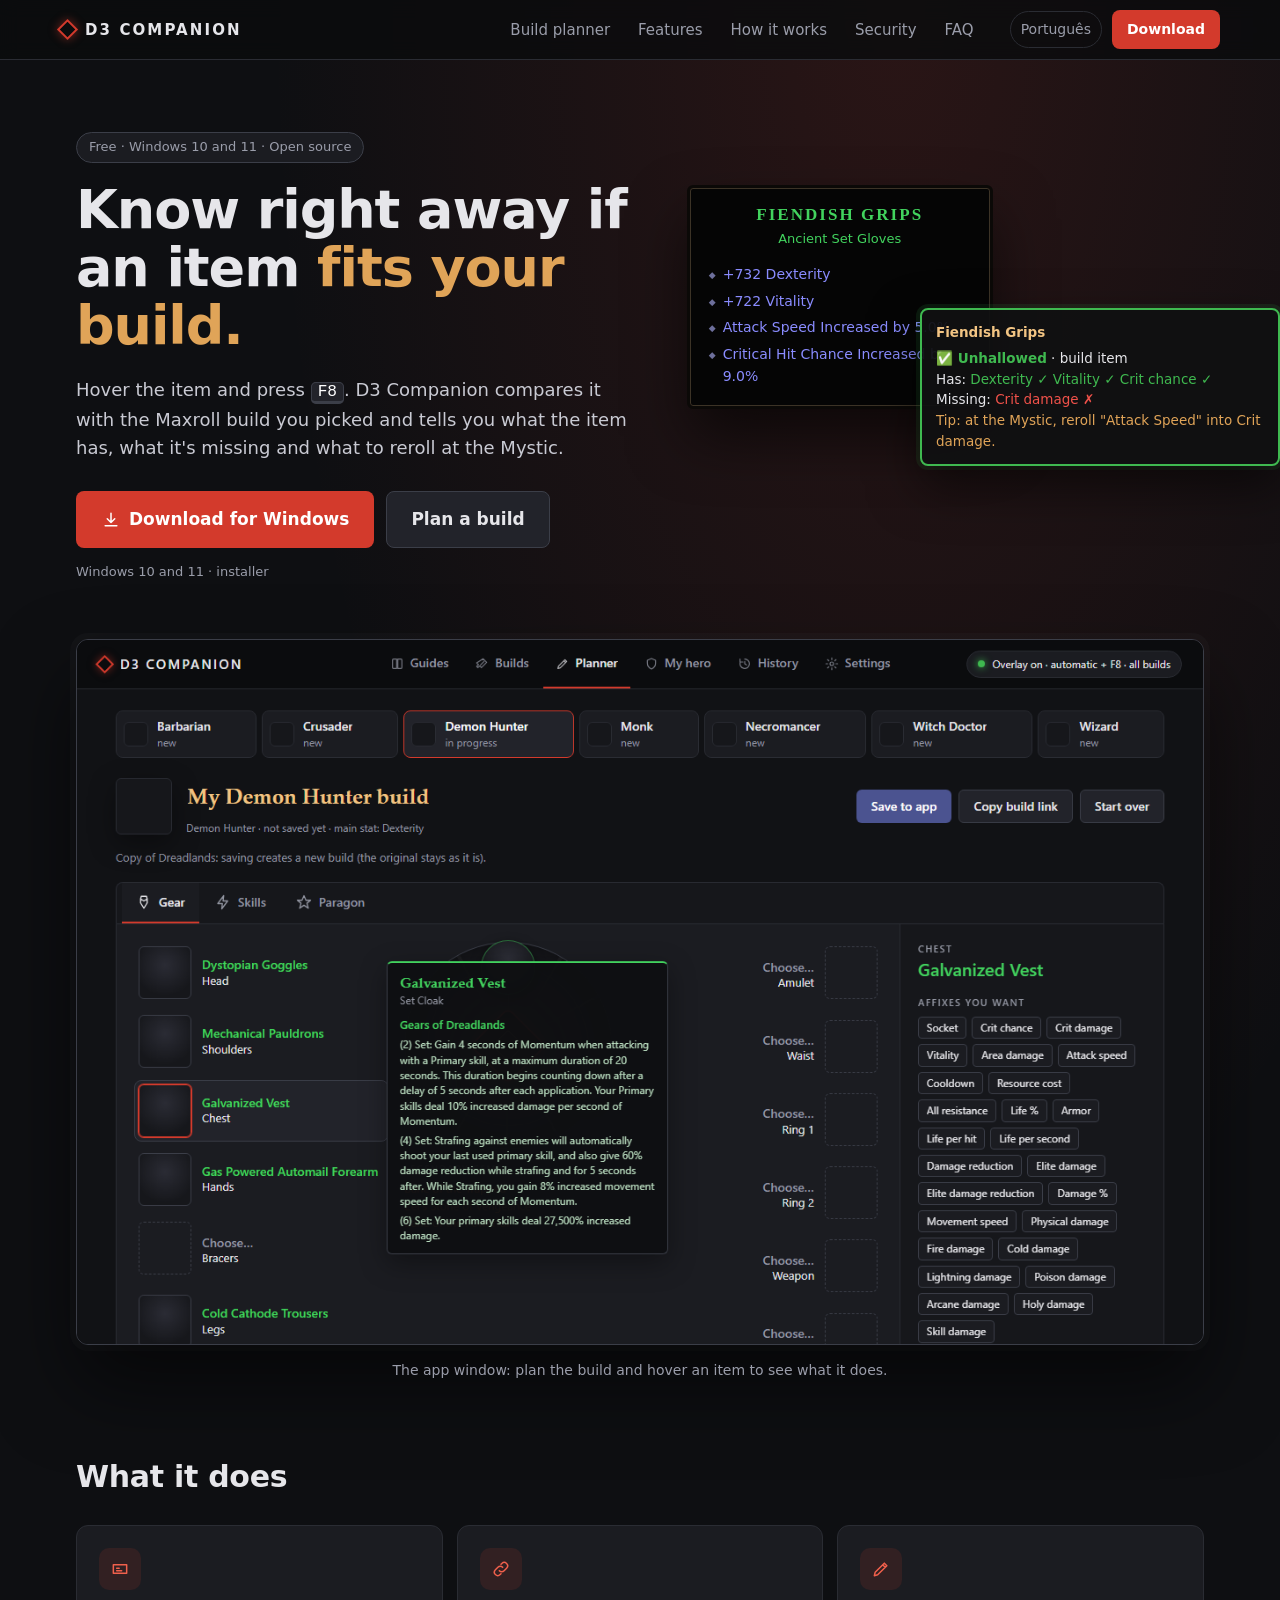
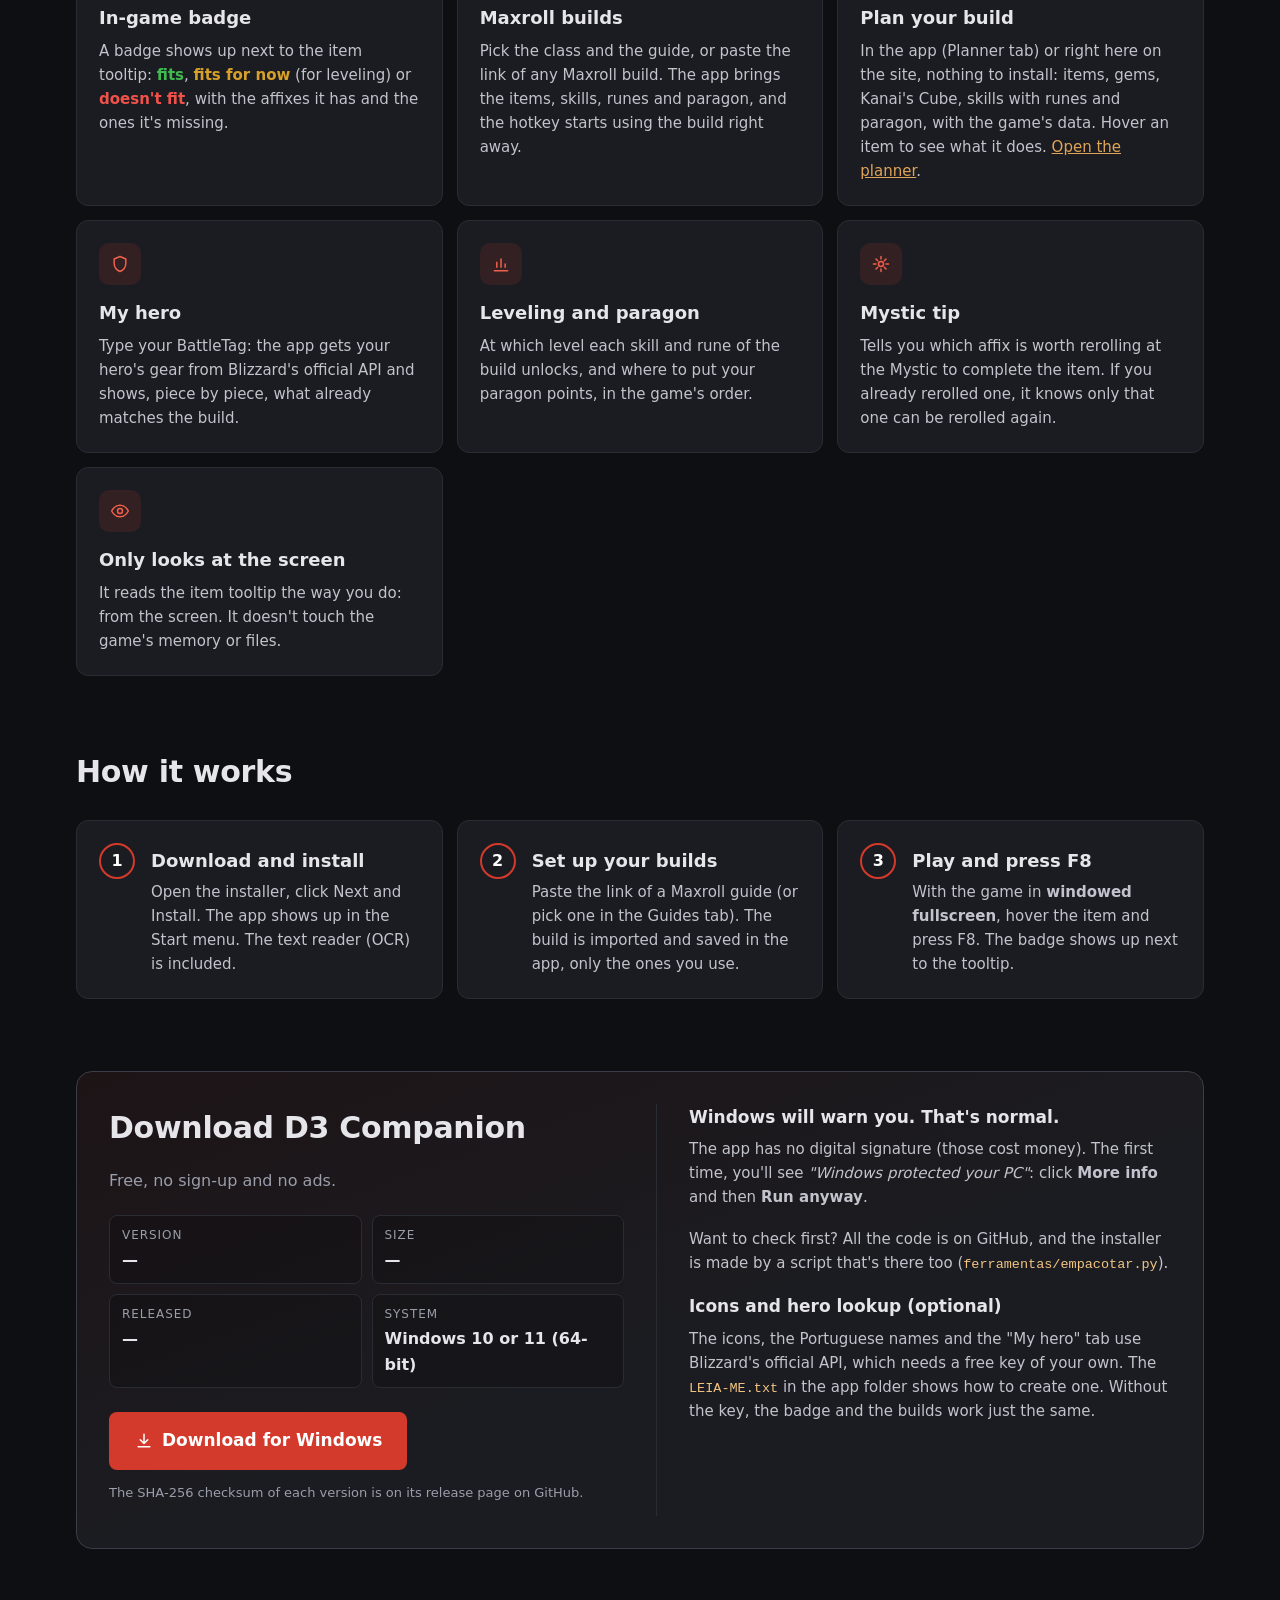
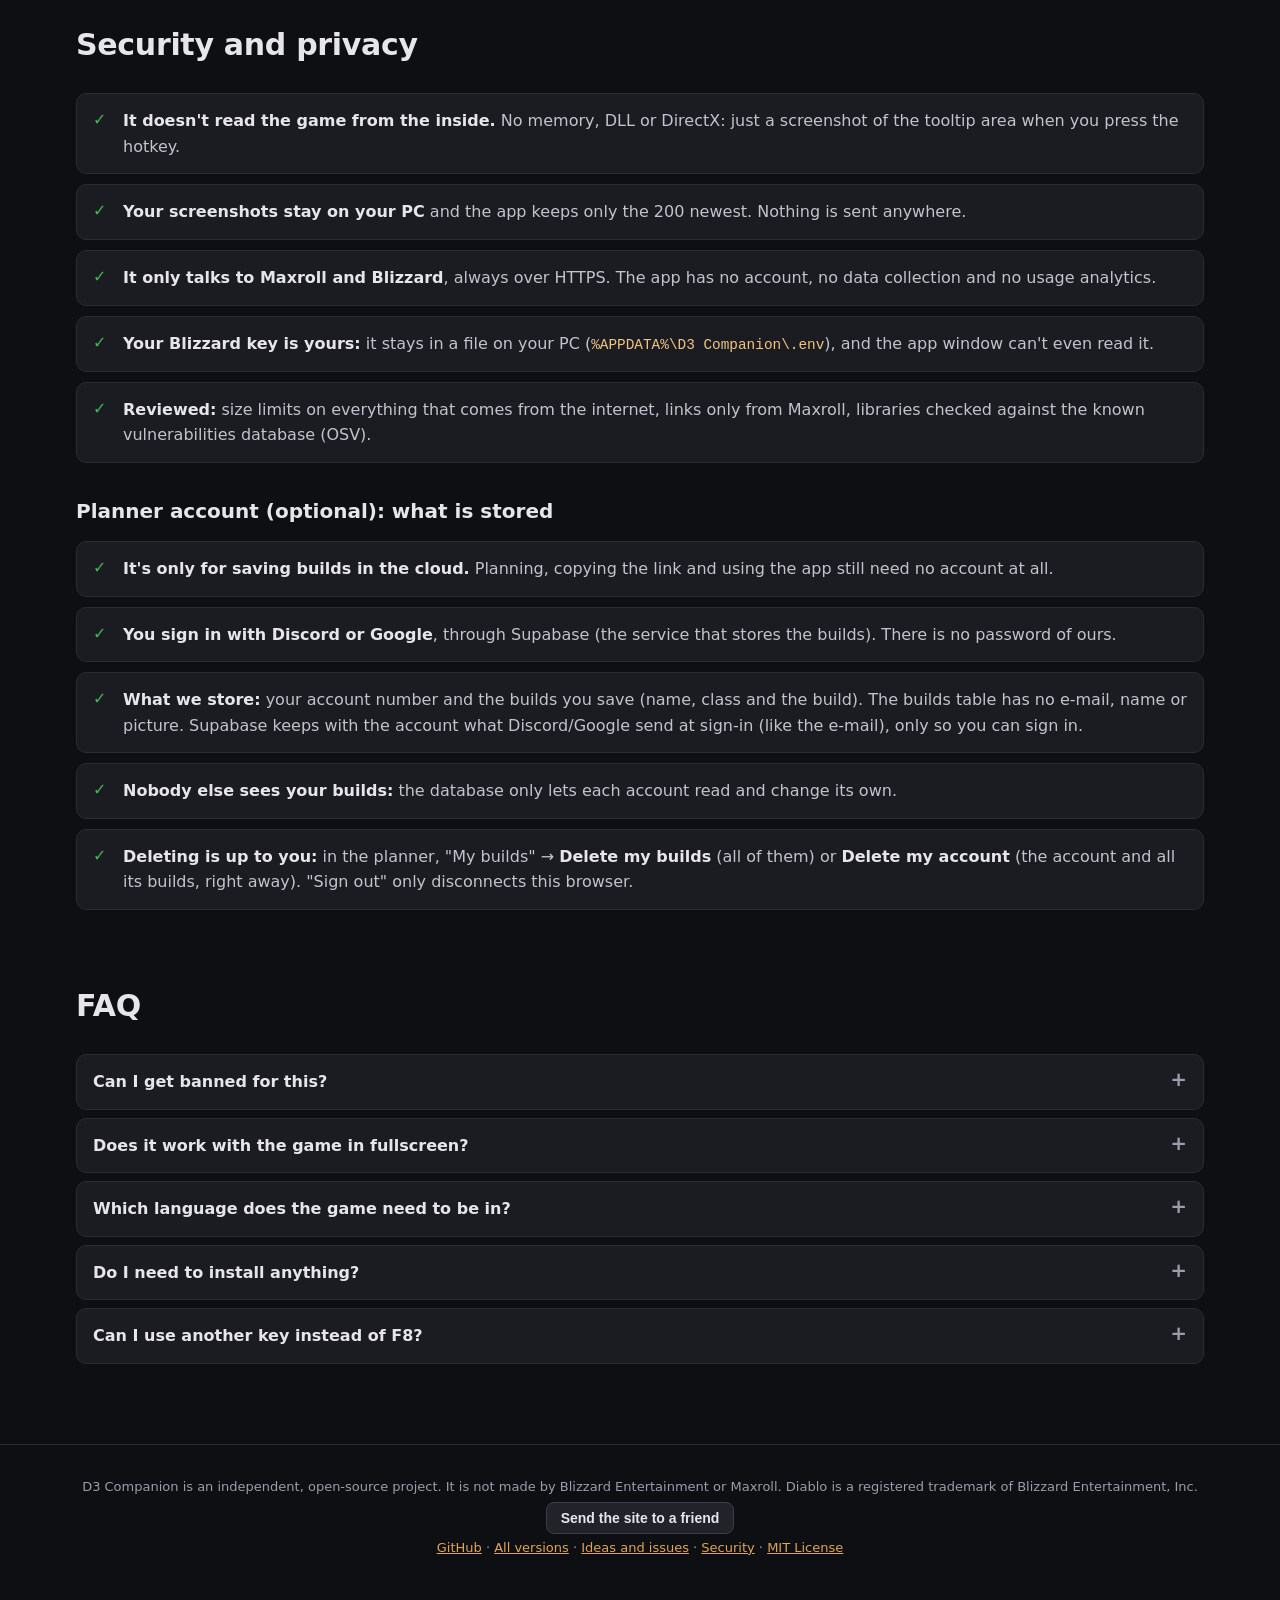
==== commit 365833c4: "Instalador, abertura na hora do clique e controle dos prints - Instalador do Inno Setup (ferramentas" ====
--- a/docs/index.html
+++ b/docs/index.html
@@ -150,7 +150,7 @@
     <section class="secao" id="como">
       <h2>How it works</h2>
       <ol class="passos">
-        <li><span class="passo-num">1</span><div><h3>Download and open</h3><p>Unzip it and open <code>D3 Companion.exe</code>. The text reader (OCR) is included.</p></div></li>
+        <li><span class="passo-num">1</span><div><h3>Download and install</h3><p>Open the installer, click Next and Install. The app shows up in the Start menu. The text reader (OCR) is included.</p></div></li>
         <li><span class="passo-num">2</span><div><h3>Set up your builds</h3><p>Paste the link of a Maxroll guide (or pick one in the Guides tab). The build is imported and saved in the app, only the ones you use.</p></div></li>
         <li><span class="passo-num">3</span><div><h3>Play and press F8</h3><p>With the game in <b>windowed fullscreen</b>, hover the item and press F8. The badge shows up next to the tooltip.</p></div></li>
       </ol>
@@ -178,11 +178,11 @@
           <h3>Windows will warn you. That's normal.</h3>
           <p>The app has no digital signature (those cost money). The first time, you'll see <i>"Windows protected your PC"</i>:
             click <b>More info</b> and then <b>Run anyway</b>.</p>
-          <p>Want to check first? All the code is on GitHub, and the zip is made by a script that's there too
+          <p>Want to check first? All the code is on GitHub, and the installer is made by a script that's there too
             (<code>ferramentas/empacotar.py</code>).</p>
           <h3>Icons and hero lookup (optional)</h3>
           <p>The icons, the Portuguese names and the "My hero" tab use Blizzard's official API, which needs a free key
-            of your own. The <code>LEIA-ME.txt</code> inside the zip shows how to create one. Without the key, the badge and the builds work just the same.</p>
+            of your own. The <code>LEIA-ME.txt</code> in the app folder shows how to create one. Without the key, the badge and the builds work just the same.</p>
         </div>
       </div>
     </section>
@@ -222,7 +222,7 @@
         <details><summary>Which language does the game need to be in?</summary>
           <p>English: the Maxroll builds and the tooltip reader use the English names. The app window can be in English or Portuguese (in Settings).</p></details>
         <details><summary>Do I need to install anything?</summary>
-          <p>No. Unzip and open. Your data stays in <code>%APPDATA%\D3 Companion</code>, so switching versions doesn't erase anything.</p></details>
+          <p>Just the app itself: the installer puts it in the Start menu, with no administrator needed, and it uninstalls from Windows Settings. Prefer no install? The release also has a zip. Your data stays in <code>%APPDATA%\D3 Companion</code>, so updating or uninstalling doesn't erase anything.</p></details>
         <details><summary>Can I use another key instead of F8?</summary>
           <p>Yes: in Settings, e.g. <code>Ctrl+F8</code> or <code>Alt+Q</code>. If another program already uses the key, the app tells you which ones are free.</p></details>
       </div>
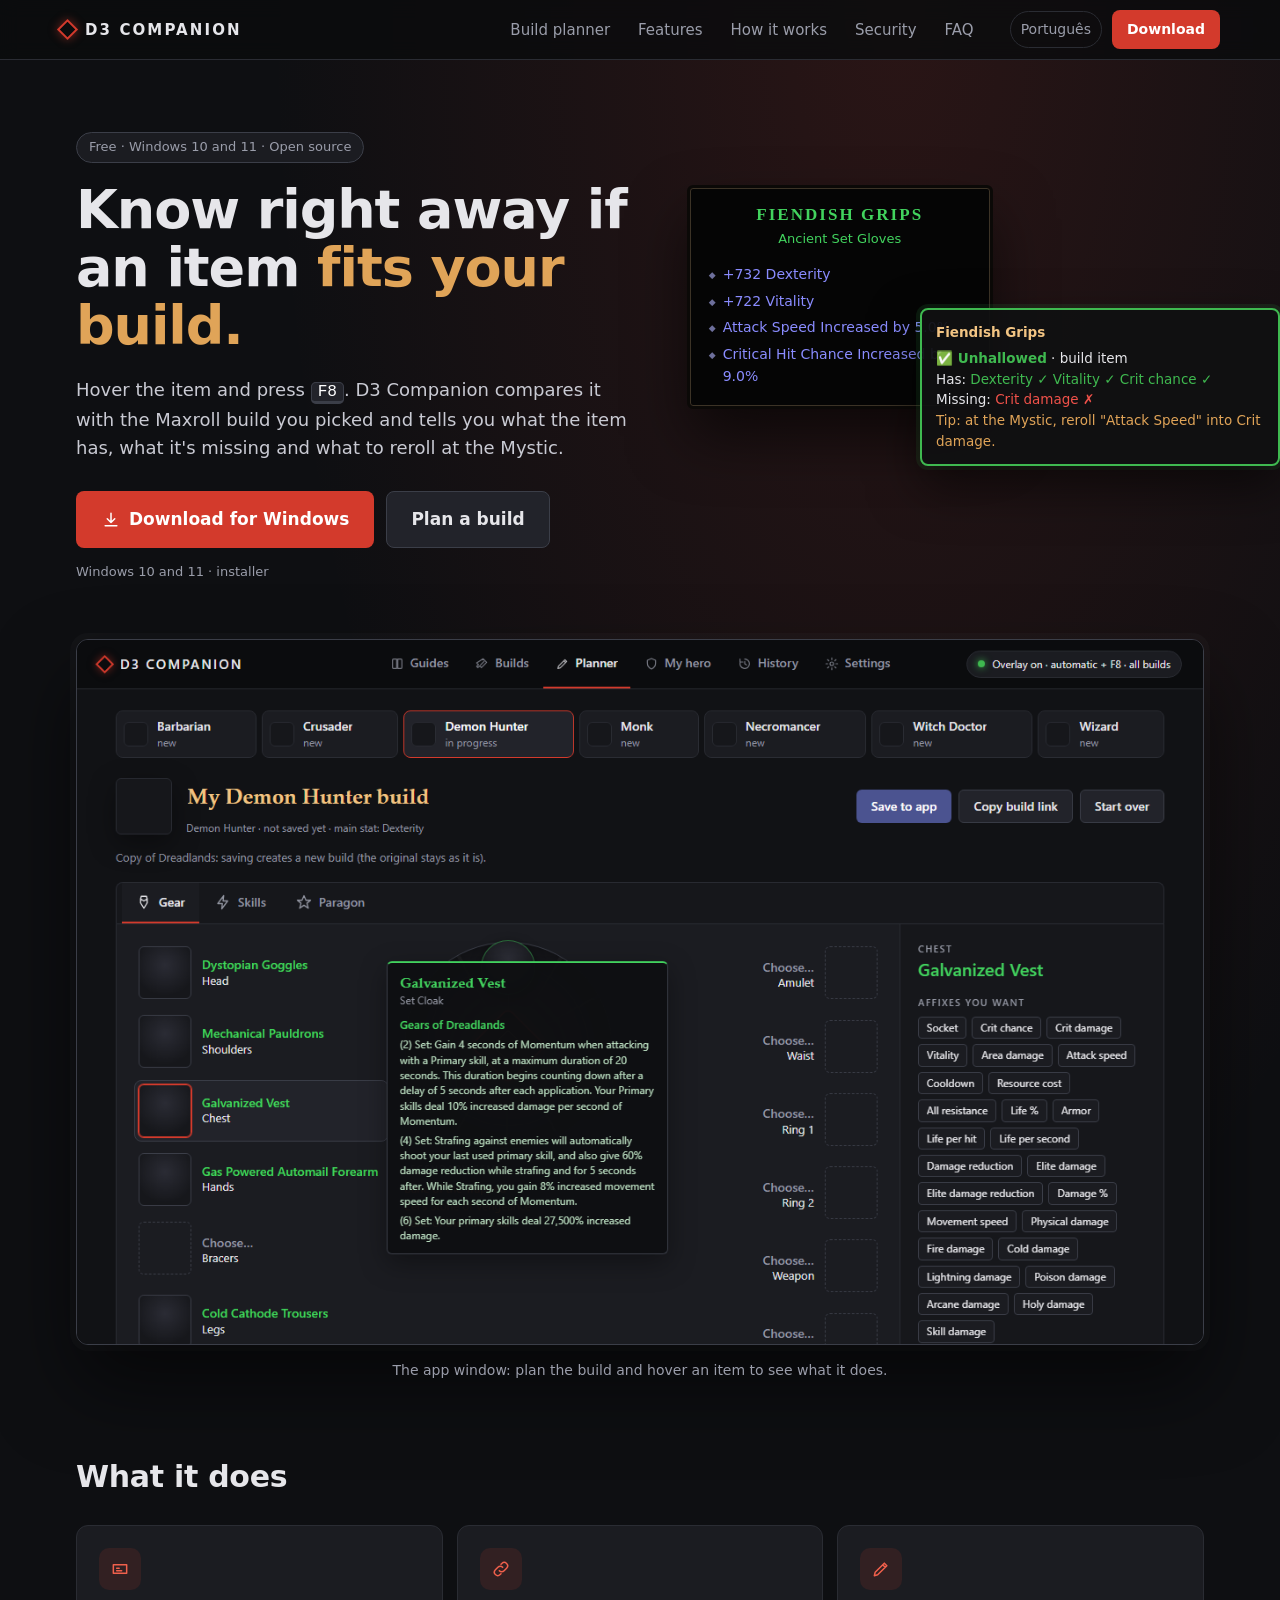
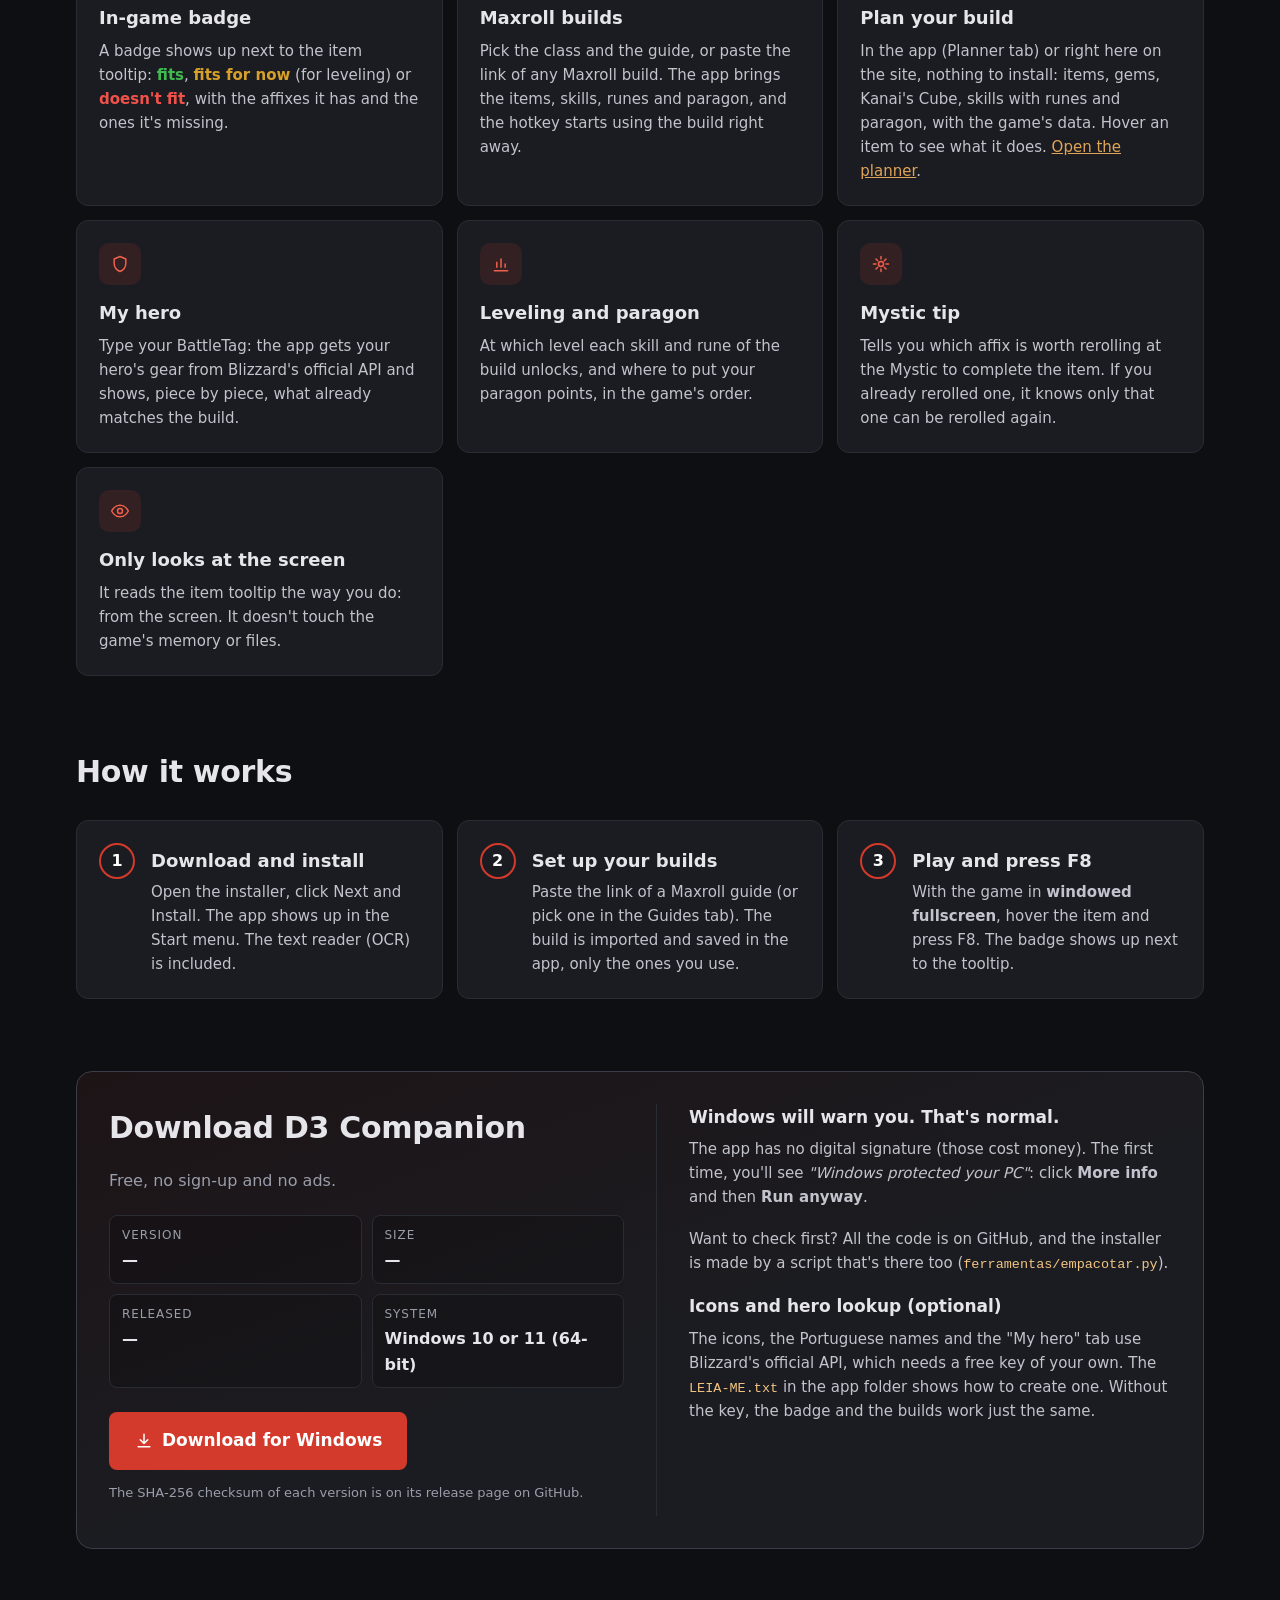
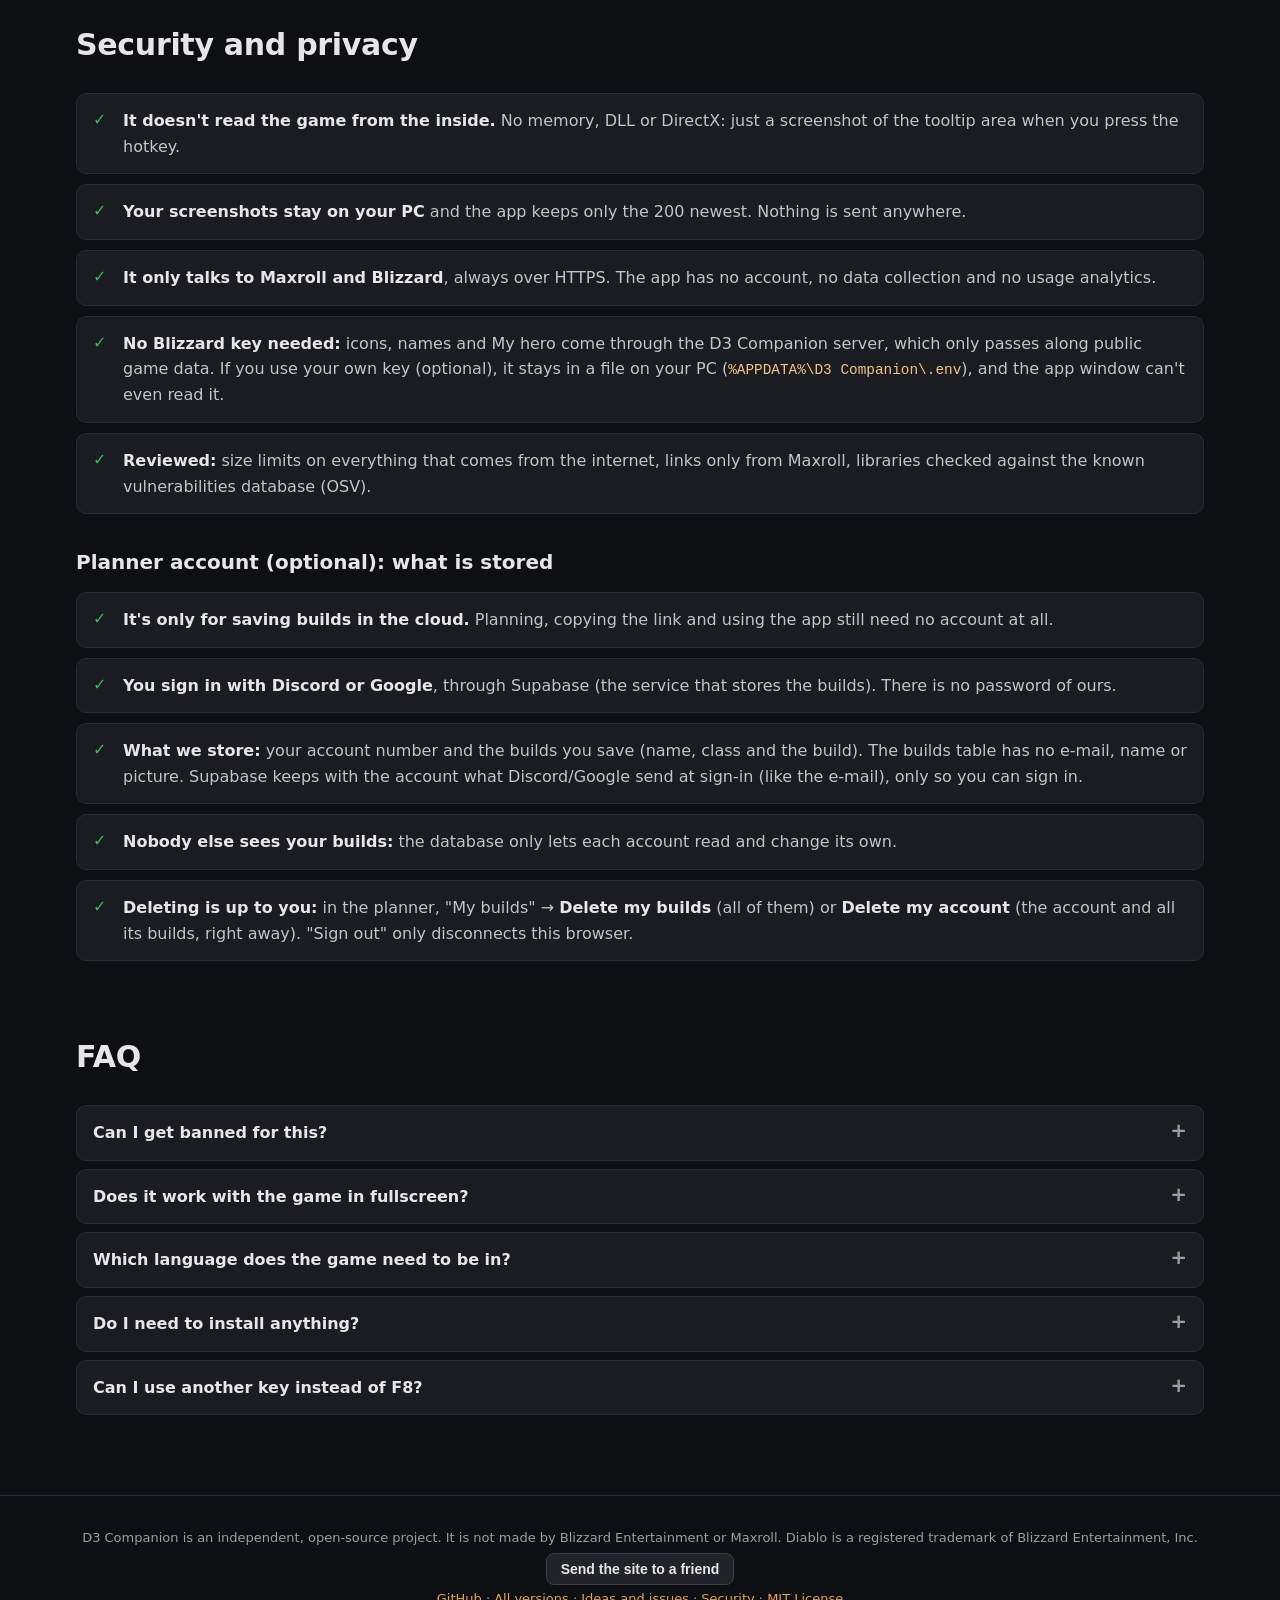
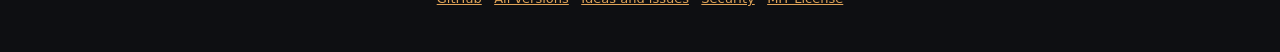
==== commit 5de0dd0f: "Ponte da Blizzard: ícones, nomes em português e Meu herói sem chave Supabase Edge Function (supabase" ====
--- a/docs/index.html
+++ b/docs/index.html
@@ -194,7 +194,7 @@
         <li><b>It doesn't read the game from the inside.</b> No memory, DLL or DirectX: just a screenshot of the tooltip area when you press the hotkey.</li>
         <li><b>Your screenshots stay on your PC</b> and the app keeps only the 200 newest. Nothing is sent anywhere.</li>
         <li><b>It only talks to Maxroll and Blizzard</b>, always over HTTPS. The app has no account, no data collection and no usage analytics.</li>
-        <li><b>Your Blizzard key is yours:</b> it stays in a file on your PC (<code>%APPDATA%\D3 Companion\.env</code>), and the app window can't even read it.</li>
+        <li><b>No Blizzard key needed:</b> icons, names and My hero come through the D3 Companion server, which only passes along public game data. If you use your own key (optional), it stays in a file on your PC (<code>%APPDATA%\D3 Companion\.env</code>), and the app window can't even read it.</li>
         <li><b>Reviewed:</b> size limits on everything that comes from the internet, links only from Maxroll, libraries checked against the known vulnerabilities database (OSV).</li>
       </ul>
       <h3 class="secao-sub" id="nuvem">Planner account (optional): what is stored</h3>
